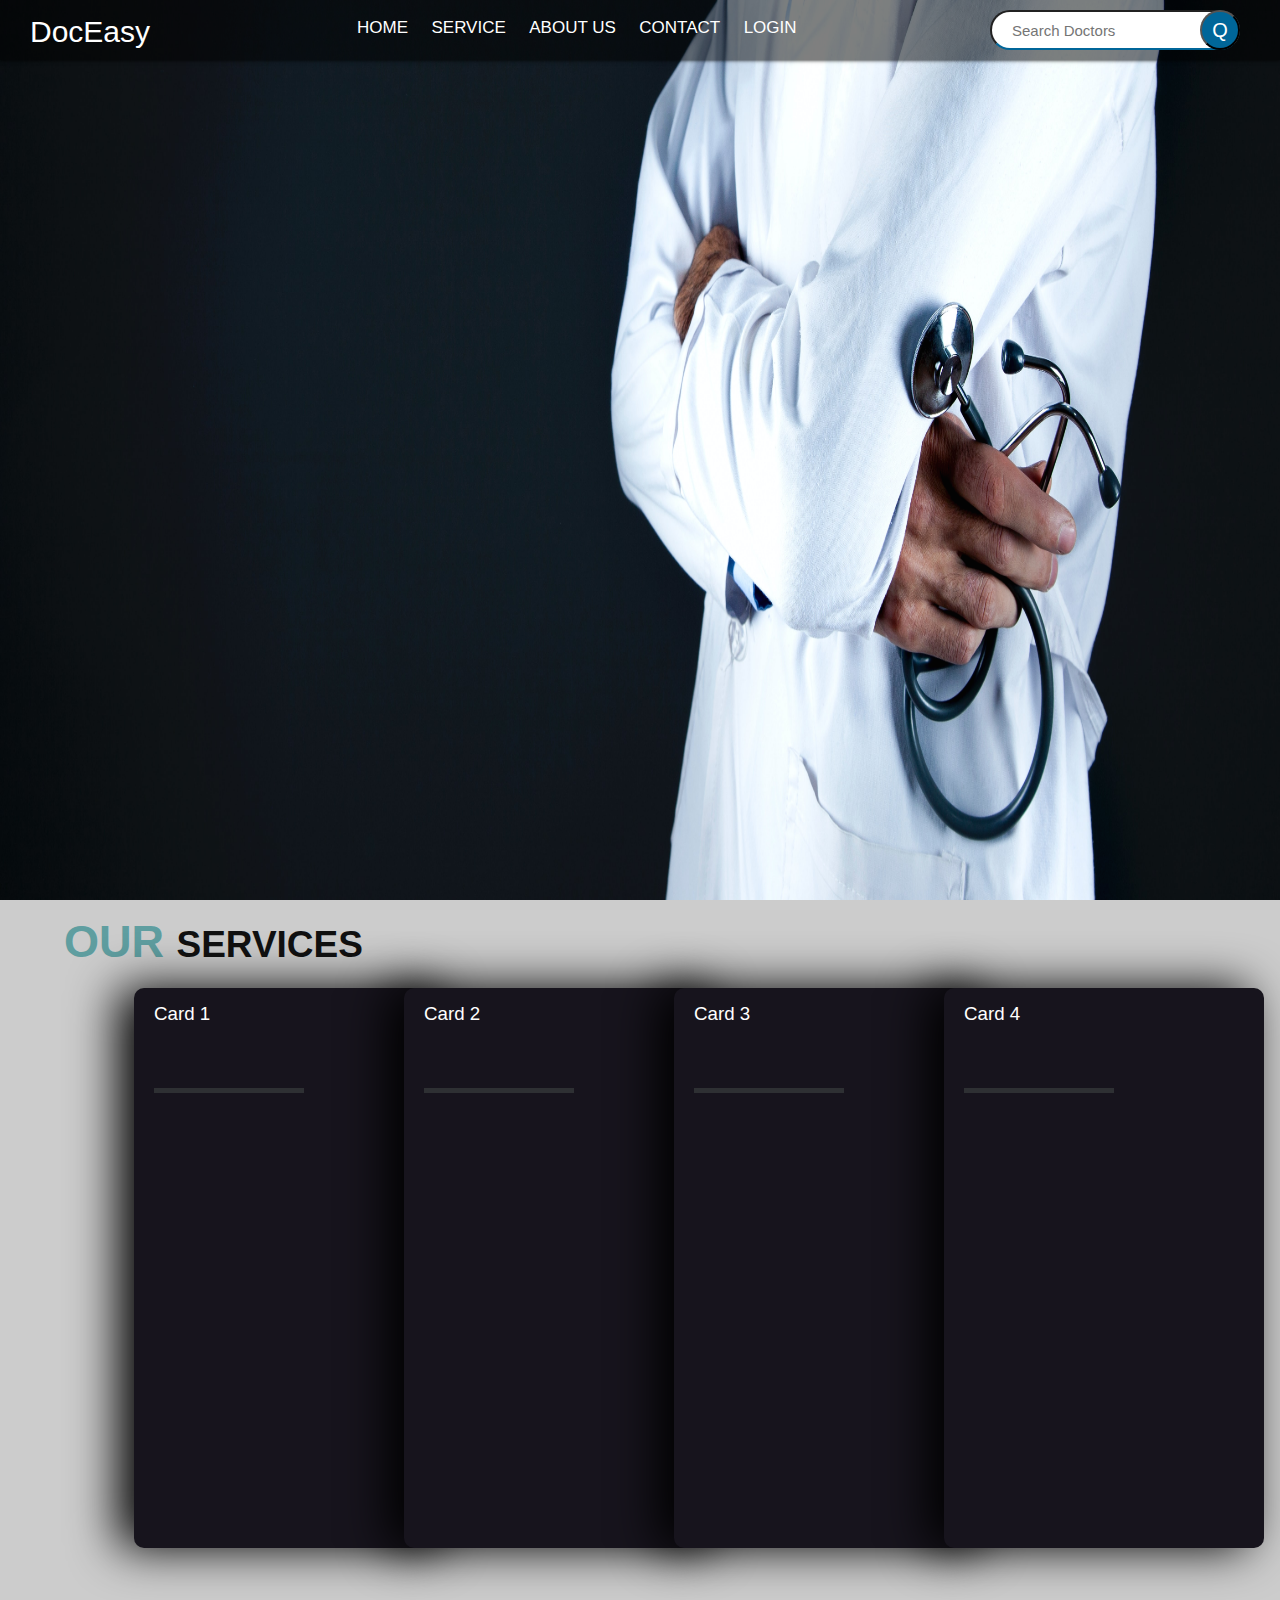
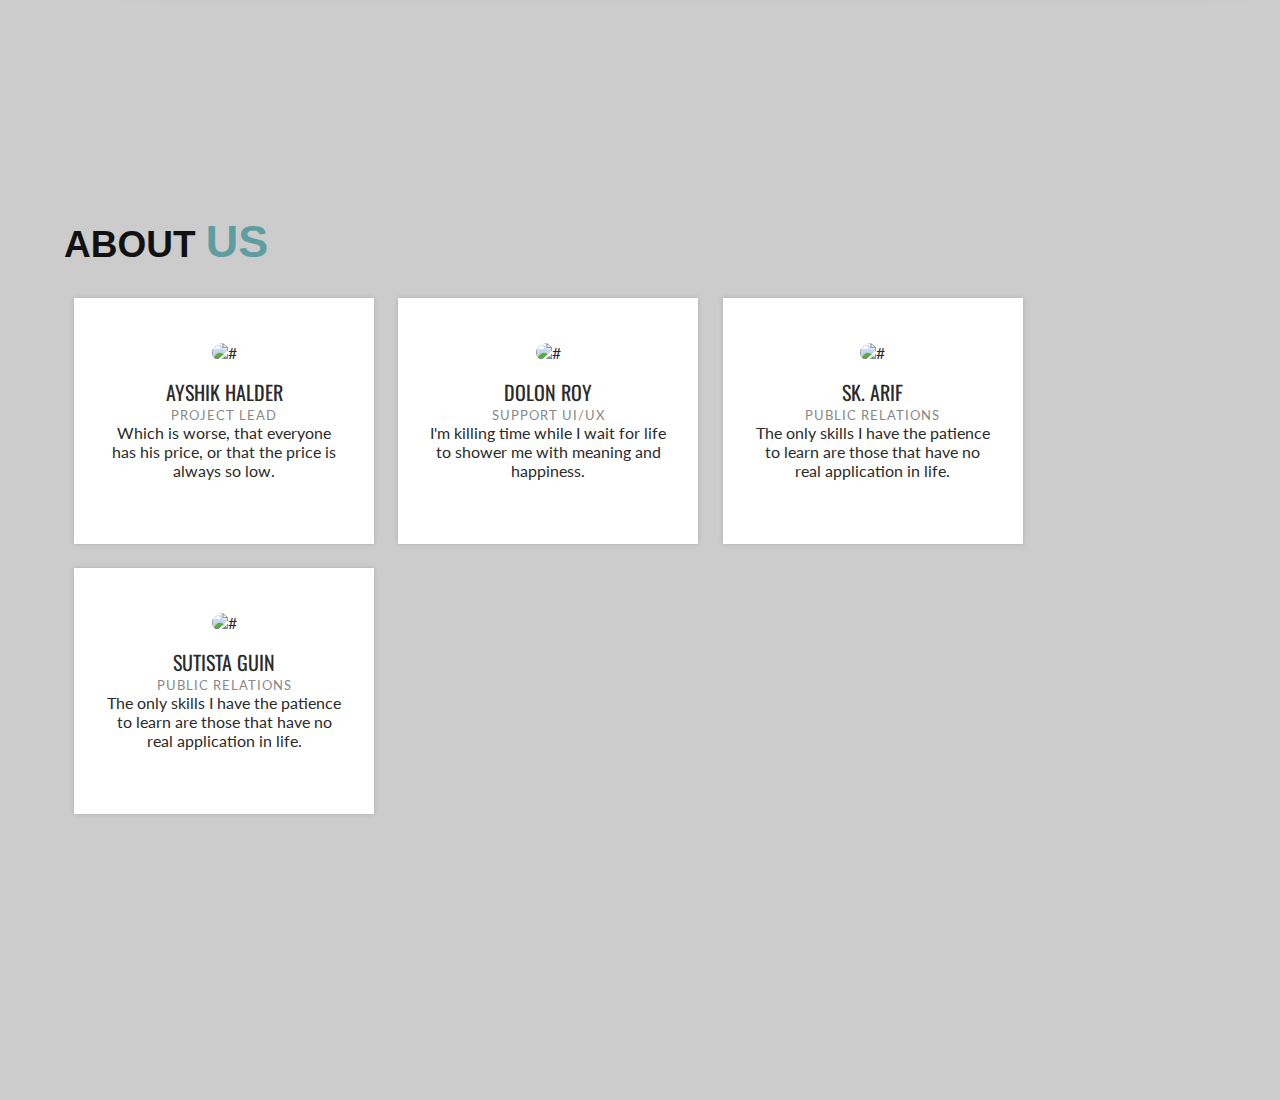
==== index.html @ 61b0c242 "#2.3" ====
<!DOCTYPE html>
<html lang="en">
<head>
    <meta charset="UTF-8">
    <meta http-equiv="X-UA-Compatible" content="IE=edge">
    <meta name="viewport" content="width=device-width, initial-scale=1.0">
    <title>DocEasy</title>
    
    <link rel="stylesheet" href="assets/css/style.css">
    <link rel="stylesheet" href="https://cdnjs.cloudflare.com/ajax/libs/font-awesome/5.15.3/css/all.min.css">

</head>
<body>
<!-- project1 -->

<!-- Navbar start -->

<header class="navbar">
  <nav>
      <div class="webname">DocEasy</div>
      <input type="checkbox" name="" id="btn">
      <label for="btn" class="check">!!!</label>
      <input type="submit" name="" value="Q" id="submit">
      <input type="search" name="" id="search" placeholder="Search Doctors">
      <ul>
          <li><a href="#home">home</a></li>
          <li><a href="#service">service</a></li>
          <li><a href="#about">about us</a></li>
          <li><a href="#">contact</a></li>
          <li><a href="#">login</a></li>
      </ul>
  </nav>
</header>
<!-- Navbar end -->

<!-- Home start -->
    <section class="home" id="home">

    </section>
<!-- Home end -->

<!-- Service start -->
    <section class="service" id="service">
        <h1 class="heading"> <span> our </span> services </h1>
        <div class="container">
            <div class="card">
              <h3 class="title">Card 1</h3>
              <div class="bar">
                <div class="emptybar"></div>
                <div class="filledbar"></div>
              </div>
              
            </div>
            <div class="card">
              <h3 class="title">Card 2</h3>
              <div class="bar">
                <div class="emptybar"></div>
                <div class="filledbar"></div>
              </div>
              
            </div>
            <div class="card">
              <h3 class="title">Card 3</h3>
              <div class="bar">
                <div class="emptybar"></div>
                <div class="filledbar"></div>
              </div>
              
            </div>
            <div class="card">
              <h3 class="title">Card 4</h3>
              <div class="bar">
                <div class="emptybar"></div>
                <div class="filledbar"></div>
              </div>
              
            </div>
          </div>
    </section>
<!-- Service end -->

<!-- About us start-->
    <section class="about" id="about">
        <h1 class="heading"> about <span> us </span></h1>
        <figure class="abouts">
            <div class="profile-image"><img src="#" alt="#" /></div>
            <figcaption>
              <h3>Ayshik Halder</h3>
              <h5>Project Lead</h5>
              <p>Which is worse, that everyone has his price, or that the price is always so low.</p>
              <div class="icons"><a href="#"><i class="ion-social-reddit"></i></a>
                <a href="#"> <i class="ion-social-twitter"></i></a>
              </div>
            </figcaption>
          </figure>
          <figure class="abouts">
            <div class="profile-image"><img src="#" alt="#" /></div>
            <figcaption>
              <h3>Dolon Roy</h3>
              <h5>Support UI/UX</h5>
              <p>I'm killing time while I wait for life to shower me with meaning and happiness.</p>
              <div class="icons"><a href="#"><i class="ion-social-reddit"></i></a>
                <a href="#"> <i class="ion-social-twitter"></i></a>
              </div>
            </figcaption>
          </figure>
          <figure class="abouts">
            <div class="profile-image"><img src="#" alt="#" /></div>
            <figcaption>
              <h3>Sk. Arif</h3>
              <h5>Public Relations</h5>
              <p>The only skills I have the patience to learn are those that have no real application in life. </p>
              <div class="icons"><a href="#"><i class="ion-social-reddit"></i></a>
                <a href="#"> <i class="ion-social-twitter"></i></a>
              </div>
            </figcaption>
          </figure>
          <figure class="abouts">
            <div class="profile-image"><img src="#" alt="#" /></div>
            <figcaption>
              <h3>Sutista Guin</h3>
              <h5>Public Relations</h5>
              <p>The only skills I have the patience to learn are those that have no real application in life. </p>
              <div class="icons"><a href="#"><i class="ion-social-reddit"></i></a>
                <a href="#"> <i class="ion-social-twitter"></i></a>
              </div>
            </figcaption>
          </figure>
        
    </section>
<!-- About us end -->


<script src="assets\js\script.js"></script>
</body>
</html>
---- assets/css/style.css ----
@import url(https://fonts.googleapis.com/css?family=Lato);
@import url(https://fonts.googleapis.com/css?family=Oswald);
@import url(https://code.ionicframework.com/ionicons/2.0.1/css/ionicons.min.css);
*{
    box-sizing: border-box;
    padding: 0;
    margin: 0;
    scroll-behavior: smooth;
    
}

body{
    background: hsl(0, 0%, 80%);
    font-family: 'Open Sans', sans-serif;
}

/* HOME section start */
.home{
    background-image: url(../images/bg-home.jpg);
    background-repeat: no-repeat;
    background-size: 100% 100%;
    background-attachment: fixed;
    opacity: 99%;
}
/* HOME section end */

/* SECTION style start */

section{
    padding:1rem 5%;
    min-height: 100vh;
}

section .heading{
    font-size: 37px;
    padding-bottom: 20px;
    color:#111;
    text-transform: uppercase;
}

section .heading span{
    color: cadetblue;
    font-size: 45px;
    text-transform: uppercase;
}
/* SECTION Style end */
.navbar{
  width: 100%;
  /* height: 100vh; */
  margin: 0;
  padding: 0;
  }

  .navbar nav{
  position: absolute;
  width: 100%;
  top: 0;
  height: 60px;
  z-index: 99;
  box-shadow: 0 0 4px black;
  background: rgba(0, 0, 0, 0.5);
  }
  nav .webname{
  float: left;
  margin: 15px 0px 15px 30px;
  font-size: 30px;
  color: white;
  }
  nav ul{
  float: right;
  list-style: none;
  margin: 0 50px 0 10px;
  padding: 0;
  width: 600px;
  }
  nav li{
  display: inline-block;
  line-height: 56px;
  margin:0 2px 0 17px;
  text-transform: uppercase;
  }
  nav li a{
  display: block;
  color: white;
  text-decoration: none;
  font-size: 17px;
  transition: .5s all;
  }
  .navbar a:hover{
  color:#1c2833;
  border-bottom: 5px solid white;
  }
  #search{
  position: relative;
  margin-top: 10px;
  padding: 5px 10px 5px 20px;
  width: 250px;
  height: 40px;
  border-bottom: 2px solid#006699;
  font-size: 15px;
  color: #006699;
  border-radius: 50px;
  align-items: center;
  float: right;
  z-index: 0;
  }
  
  #submit{
  position: relative;
  left: -40px;
  margin-top: 10px;
  width: 40px;
  height: 40px;
  font-size: 20px;
  border-radius: 50%;
  float: right;
  background-color: #006699;
  color: white;
  cursor: pointer;
  z-index: 1;
  }
  #btn{
  display: none;
  
  }
  .check{
  font-size: 30px;
  color: white;
  float: right;
  line-height: 60px;
  margin-right: 20px;
  margin-left: 10px;
  cursor: pointer;
  transform: rotate(-90deg);
  display: none;
  }
  @media(max-width: 1100px){
  nav ul{
  position: fixed;
  width: 40%;
  height: 100vh;
  top: 60px;
  left: 100%;
  text-align: center;
  background-color: rgba(0, 0, 0, 0.5);
  transition: all .5s;
  }
  nav ul li{
  display: block;
  }
  nav ul li a{
  font-size: 20px;
  color: white;
  }
  .check{
  display: block;
  }
  #btn:checked ~ ul{
  left: 60%;
  }
  }
  @media(max-width: 670px){
  #submit,#search{
  display: none;
  }
}
/* NAVBAR start */

/* NAVBAR end */

/* SERVICE section start */
  
.service .container {
    /* position: absolute; */
    height: 600px;
    width: 1200px;
    top: 120px;
    left: calc(25% - 300px);
    display: flex;
  }
  
  .service .card {
    display: flex;
    height: 560px;
    width: 400px;
    background-color: #17141d;
    border-radius: 10px;
    box-shadow: -1rem 0 3rem #000;
    margin-left: 70px;
    transition: 0.4s ease-out;
    position: relative;
    left: 0px;
  }
  
  .service .card:not(:first-child) {
      margin-left: -50px;
  }
  
  .service .card:hover {
    transform: translateY(-20px);
    transition: 0.4s ease-out;
  }
  
  .service .card:hover ~ .card {
    position: relative;
    left: 50px;
    transition: 0.4s ease-out;
  }
  
  .service .title {
    color: white;
    font-weight: 300;
    position: absolute;
    left: 20px;
    top: 15px;
  }
  
  .service .bar {
    position: absolute;
    top: 100px;
    left: 20px;
    height: 5px;
    width: 150px;
  }
  
  .service .emptybar {
    background-color: #2e3033;
    width: 100%;
    height: 100%;
  }
  
  .service .filledbar {
    position: absolute;
    top: 0px;
    z-index: 3;
    width: 0px;
    height: 100%;
    background: rgb(0,154,217);
    background: linear-gradient(90deg, rgba(0,154,217,1) 0%, rgba(217,147,0,1) 65%, rgba(255,186,0,1) 100%);
    transition: 0.6s ease-out;
  }
  
  .service .card:hover .filledbar {
    width: 120px;
    transition: 0.4s ease-out;
  }
  
  .service .circle {
    position: absolute;
    top: 150px;
    left: calc(50% - 60px);
  }
  
  .service .stroke {
    stroke: white;
    stroke-dasharray: 360;
    stroke-dashoffset: 360;
    transition: 0.6s ease-out;
  }
  
  svg {
    fill: #17141d;
    stroke-width: 2px;
  }
  
    .service .card:hover .stroke {
    stroke-dashoffset: 100;
    transition: 0.6s ease-out;
  }

/* SERVICE section end */

 /* ABOUT US section start  */

 .abouts {
  font-family: 'Lato', Arial, sans-serif;
  position: relative;
  display: inline-block;
  overflow: hidden;
  margin: 10px;
  min-width: 260px;
  max-width: 300px;
  width: 100%;
  background-color: #ffffff;
  color: #2B2B2B;
  text-align: center;
  font-size: 16px;
  box-shadow: 0 0 5px rgba(0, 0, 0, 0.15);
}

.abouts * {
  -webkit-box-sizing: border-box;
  box-sizing: border-box;
}

.abouts .profile-image {
  padding: 15% 10% 0;
}

.abouts .profile-image img {
  max-width: 100%;
  vertical-align: top;
  position: relative;
  border-radius: 50%;
  max-width: 40%;
}

.abouts figcaption {
  padding: 5% 10% 15%;
}

.abouts h3 {
  font-family: 'Oswald';
  text-transform: uppercase;
  font-size: 20px;
  font-weight: 400;
  line-height: 24px;
  margin: 3px 0;
}

.abouts h5 {
  font-weight: 400;
  margin: 0;
  text-transform: uppercase;
  color: #888;
  letter-spacing: 1px;
}

.abouts .icons i {
  color: #999;
  display: inline-block;
  margin-right: 5px;
  font-size: 1.5em;
}

.abouts .icons i:hover {
  color: #555;
}

.abouts .icons i a {
  text-decoration: none;
} 
 /* About us section end */

 /* footer Start */
 footer{
  position: absolute;
  bottom: 0;
  left: 0;
  right: 0;
  background: #111;
  height: auto;
  width: 100vw;

  padding-top: 40px;
  color: #fff;
}
.footer-content{
  display: flex;
  align-items: center;
  justify-content: center;
  flex-direction: column;
  text-align: center;
}
.footer-content h3{
  font-size: 2.1rem;
  font-weight: 500;
  text-transform: capitalize;
  line-height: 3rem;
}
.footer-content p{
  max-width: 500px;
  margin: 10px auto;
  line-height: 28px;
  font-size: 14px;
  color: #cacdd2;
}
.socials{
  list-style: none;
  display: flex;
  align-items: center;
  justify-content: center;
  margin: 1rem 0 3rem 0;
}
.socials li{
  margin: 0 10px;
}
.socials a{
  text-decoration: none;
  color: #fff;
  border: 1.1px solid white;
  padding: 5px;

  border-radius: 50%;

}
.socials a i{
  font-size: 1.1rem;
  width: 20px;


  transition: color .4s ease;

}
.socials a:hover i{
  color: aqua;
}

.footer-bottom{
  background: #000;
  width: 100vw;
  padding: 20px;
padding-bottom: 40px;
  text-align: center;
}
.footer-bottom p{
float: left;
  font-size: 14px;
  word-spacing: 2px;
  text-transform: capitalize;
}
.footer-bottom p a{
color:#44bae8;
font-size: 16px;
text-decoration: none;
}
.footer-bottom span{
  text-transform: uppercase;
  opacity: .4;
  font-weight: 200;
}
.footer-menu{
float: right;

}
.footer-menu ul{
display: flex;
}
.footer-menu ul li{
padding-right: 10px;
display: block;
}
.footer-menu ul li a{
color: #cfd2d6;
text-decoration: none;
}
.footer-menu ul li a:hover{
color: #27bcda;
}

@media (max-width:500px) {
.footer-menu ul{
display: flex;
margin-top: 10px;
margin-bottom: 20px;
}
}
 /* footer End  */
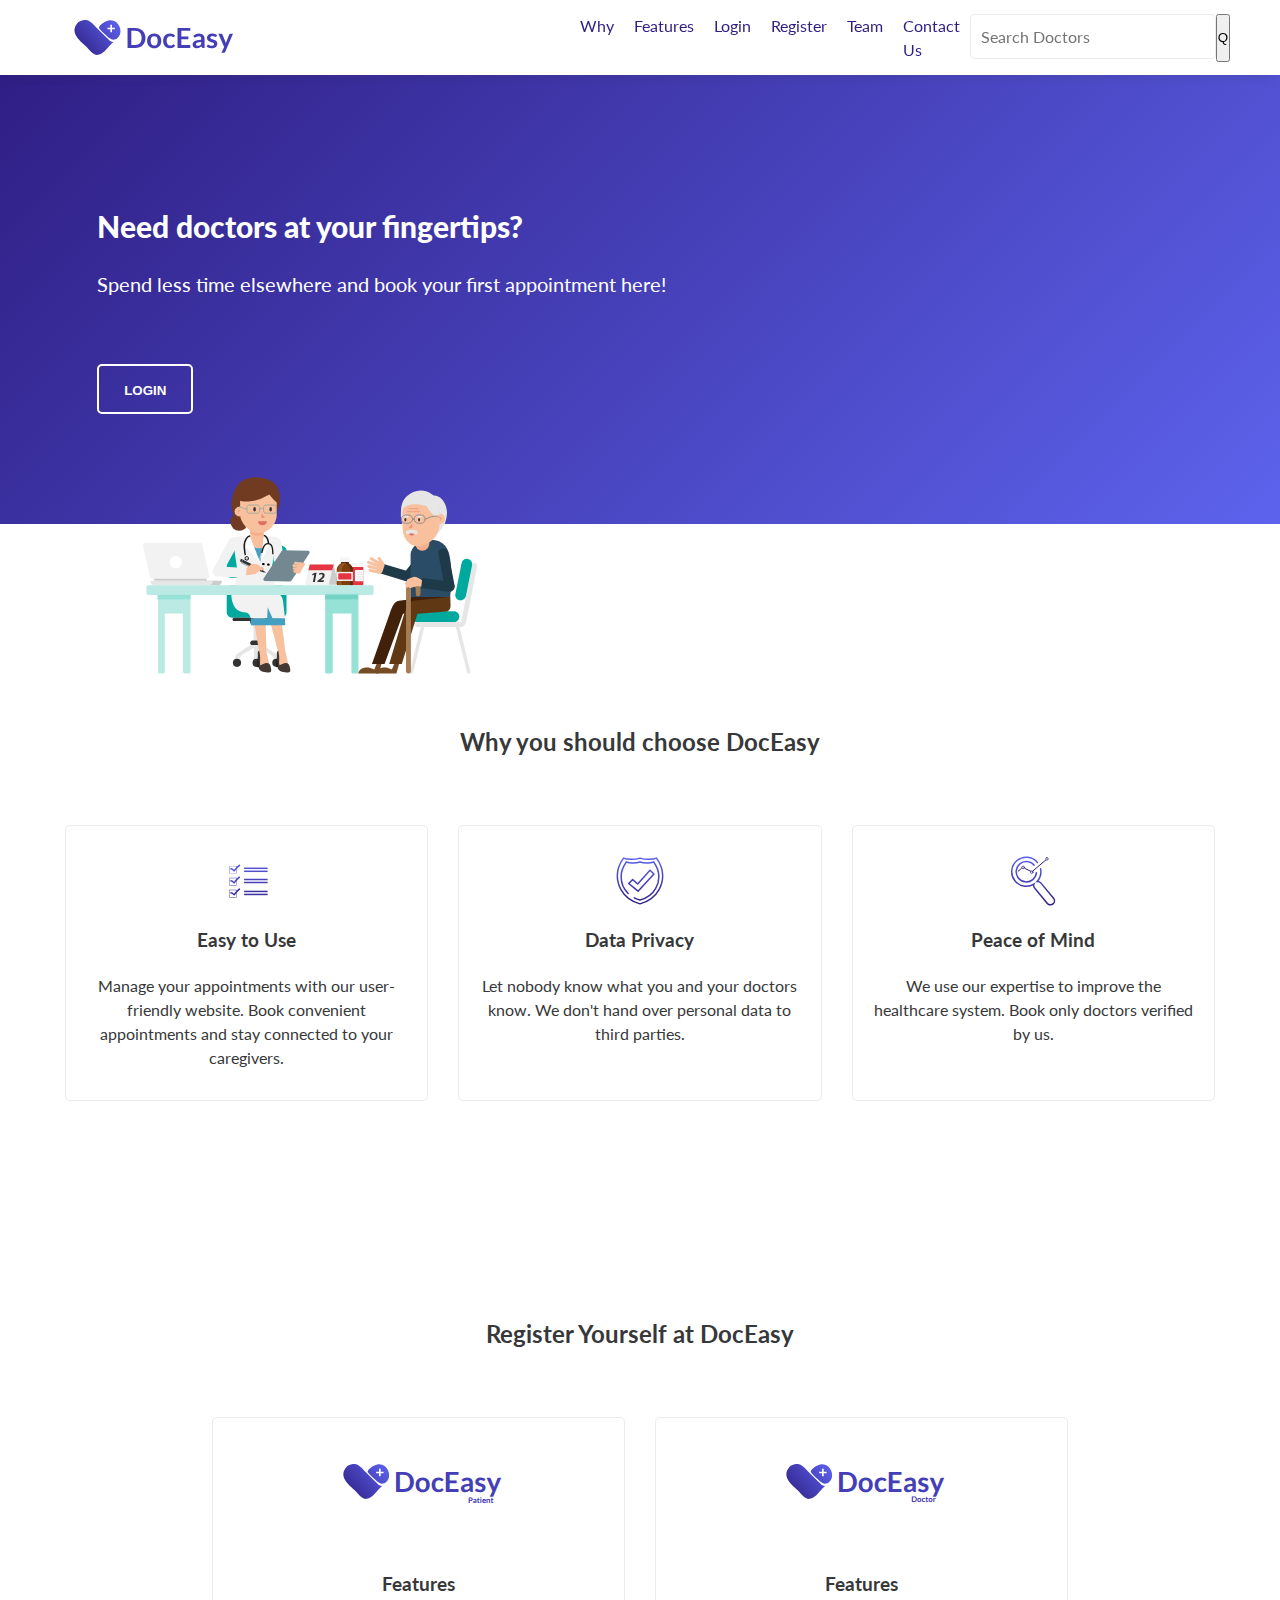
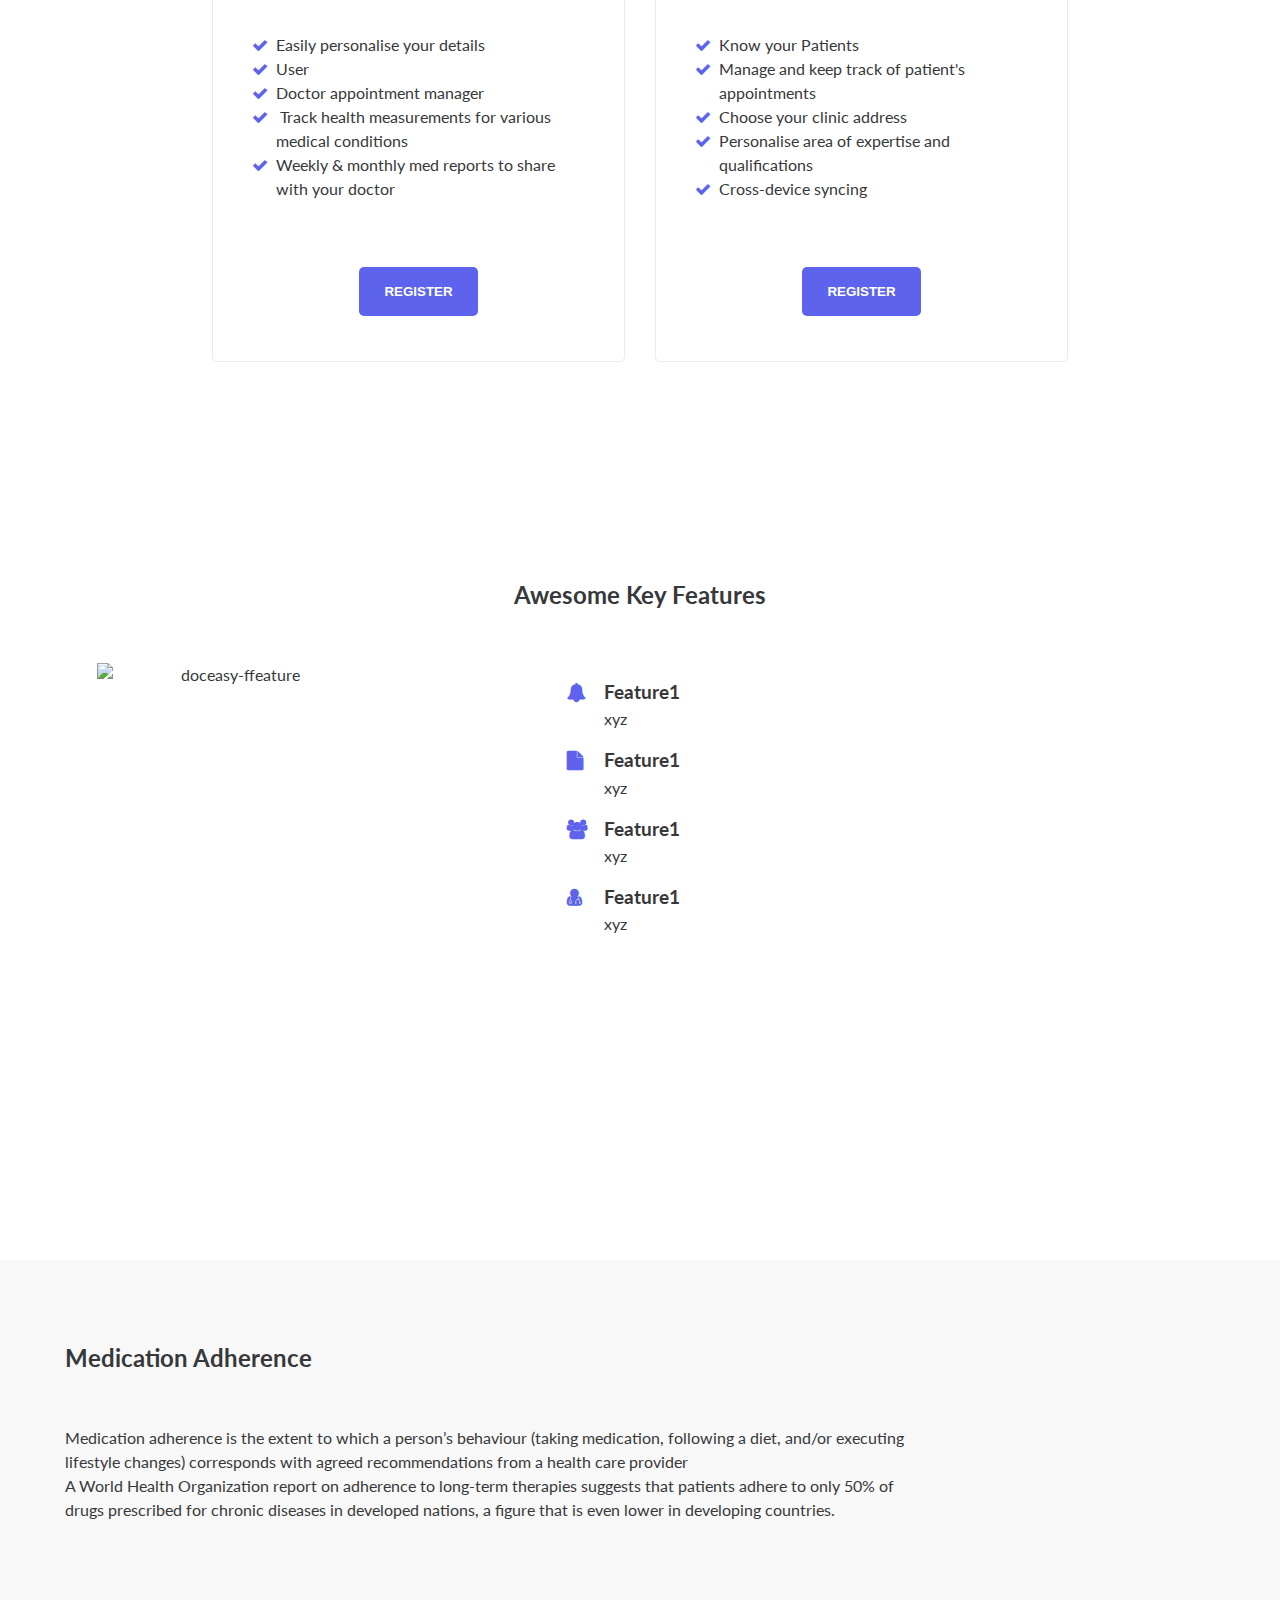
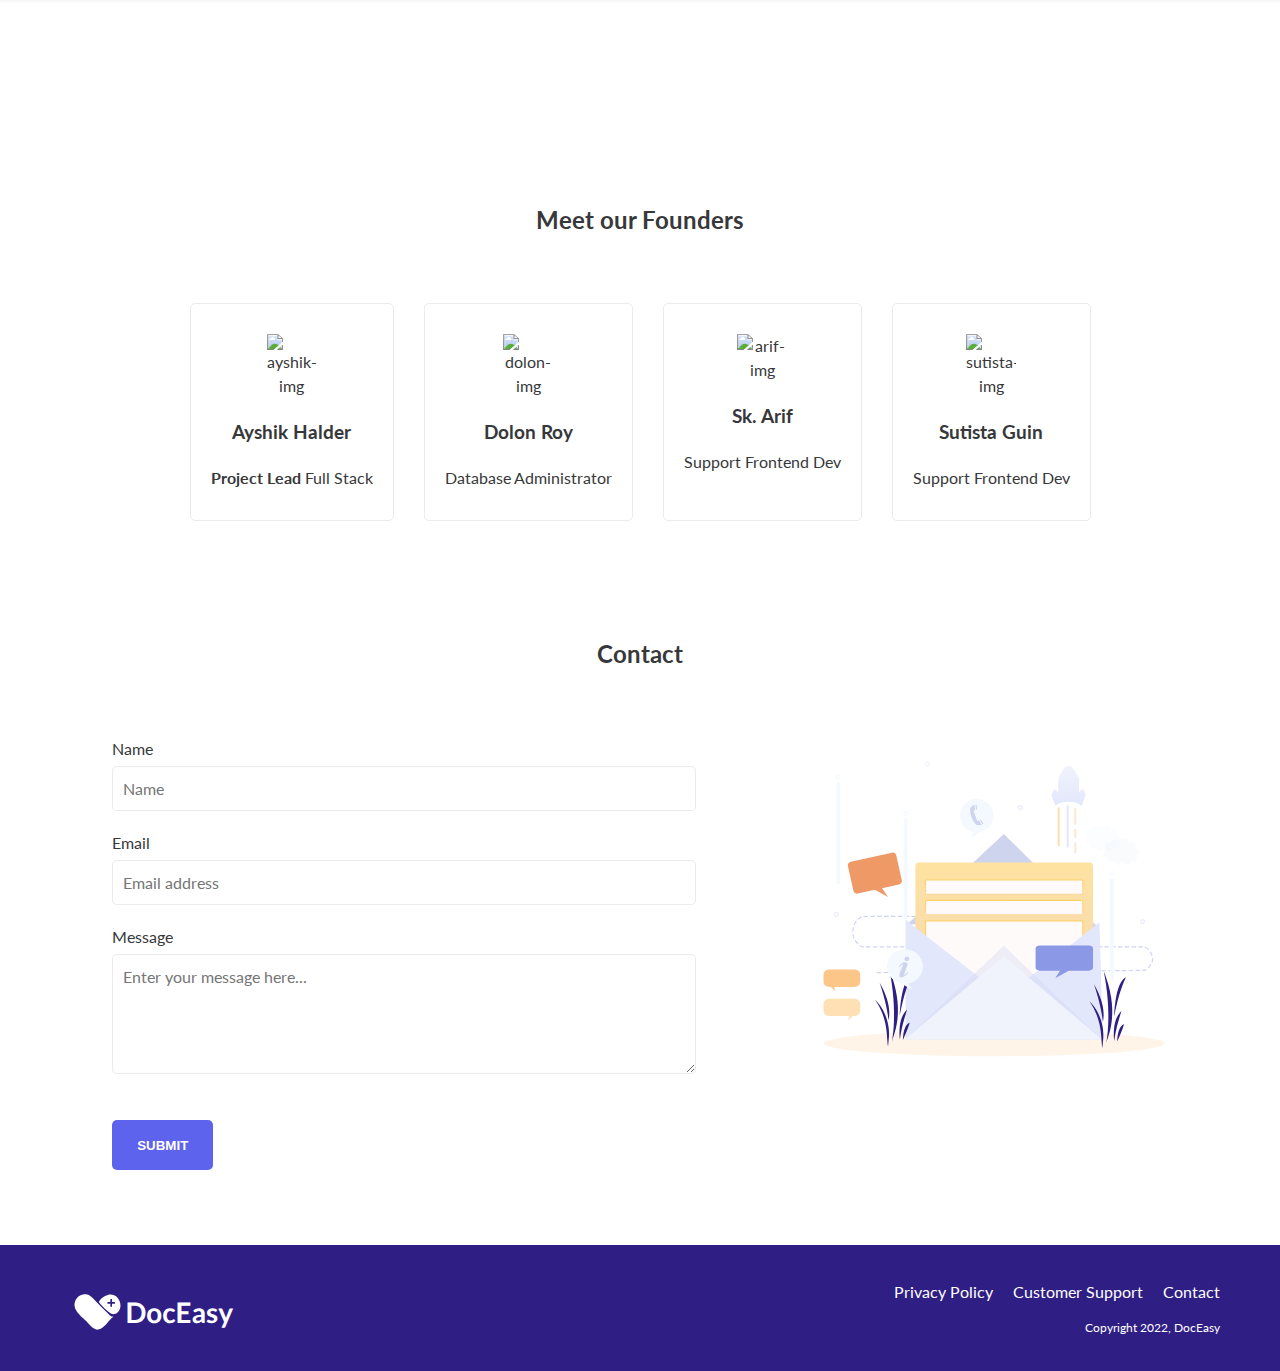
==== commit 2c95ff51: "#3 Initial" ====
--- a/index.html
+++ b/index.html
@@ -1,136 +1,309 @@
 <!DOCTYPE html>
 <html lang="en">
+
 <head>
-    <meta charset="UTF-8">
-    <meta http-equiv="X-UA-Compatible" content="IE=edge">
-    <meta name="viewport" content="width=device-width, initial-scale=1.0">
-    <title>DocEasy</title>
-    
-    <link rel="stylesheet" href="assets/css/style.css">
-    <link rel="stylesheet" href="https://cdnjs.cloudflare.com/ajax/libs/font-awesome/5.15.3/css/all.min.css">
-
+  <link rel="stylesheet" type="text/css" href="/assets/css/style.css" />
+  <link rel="stylesheet" href="https://maxcdn.bootstrapcdn.com/font-awesome/4.5.0/css/font-awesome.min.css">
+  <meta name="viewport" content="width=device-width, initial-scale=1" />
+  <meta name="description"
+    content="A product landing page for a medication reminder app created for the FreeCodeCamp's Responsive Web Design Certification." />
+  <title></title>
 </head>
+
 <body>
-<!-- project1 -->
-
-<!-- Navbar start -->
-
-<header class="navbar">
-  <nav>
-      <div class="webname">DocEasy</div>
-      <input type="checkbox" name="" id="btn">
-      <label for="btn" class="check">!!!</label>
-      <input type="submit" name="" value="Q" id="submit">
-      <input type="search" name="" id="search" placeholder="Search Doctors">
+  < <header id="header">
+    <div class="logo">
+      <a href="#hero">
+        <img class="logo-img" id="header-img" src="assets/images/doceasy-logo.svg" alt="DocEasy logo" />
+      </a>
+    </div>
+
+    <nav id="nav-bar">
       <ul>
-          <li><a href="#home">home</a></li>
-          <li><a href="#service">service</a></li>
-          <li><a href="#about">about us</a></li>
-          <li><a href="#">contact</a></li>
-          <li><a href="#">login</a></li>
+        <li><a class="nav-link" href="#why">Why</a></li>
+        <li><a class="nav-link" href="#features">Features</a></li>
+        <li><a class="nav-link" href="#">Login</a></li>
+        <li><a class="nav-link" href="#register">Register</a></li>
+        <li><a class="nav-link" href="#team">Team</a></li>
+        <li><a class="nav-link" href="#contact">Contact Us</a></li>
+        <input type="search" class = "form-control" name="" id="search" placeholder="Search Doctors" />
+        <input type="submit" name="" value="Q" id="submit" />
       </ul>
-  </nav>
-</header>
-<!-- Navbar end -->
-
-<!-- Home start -->
-    <section class="home" id="home">
-
-    </section>
-<!-- Home end -->
-
-<!-- Service start -->
-    <section class="service" id="service">
-        <h1 class="heading"> <span> our </span> services </h1>
+    </nav>
+    </header>
+
+    <main>
+      <section id="hero">
+        <div class="grid">
+          <div class="column-60">
+            <h1>Need doctors at your fingertips?</h1>
+            <p id="description">
+              Spend less time elsewhere and book your first appointment here!
+            </p>
+            <button class="btn">Login</button>
+          </div>
+          <div class="columnx-40">
+            <div class="image-div">
+              <img id="hero-img" src="assets/images/doceasy-home-img.svg" alt="DocEasy mobile app" width="520"
+                height="288" />
+            </div>
+          </div>
+        </div>
+      </section>
+
+      <section id="why">
+        <h2>Why you should choose DocEasy</h2>
         <div class="container">
+          <div class="card">
+            <div class="icon">
+              <img src="assets/images/easyToUse.svg" alt="easy to use icon" />
+            </div>
+            <div class="desc">
+              <h3>Easy to Use</h3>
+              <p>
+                Manage your appointments with our user-friendly website. Book
+                convenient appointments and stay connected to your caregivers.
+              </p>
+            </div>
+          </div>
+
+          <div class="card">
+            <div class="icon">
+              <img src="assets/images/dataPrivacy.svg" alt="data privacy icon" />
+            </div>
+            <div class="desc">
+              <h3>Data Privacy</h3>
+              <p>
+                Let nobody know what you and your doctors know. We don't hand
+                over personal data to third parties.
+              </p>
+            </div>
+          </div>
+
+          <div class="card">
+            <div class="icon">
+              <img src="assets/images/research.svg" alt="data privacy icon" />
+            </div>
+            <div class="desc">
+              <h3>Peace of Mind</h3>
+              <p>
+                We use our expertise to improve the healthcare system. Book only
+                doctors verified by us.
+              </p>
+            </div>
+          </div>
+        </div>
+      </section>
+
+      <section id="register">
+        <h2>Register Yourself at DocEasy</h2>
+        <div class="container">
+          <!-- Patient Login  -->
+          <div class="card" id="patient">
+            <div class="product-logo">
+              <img class="logo-img" src="assets/images/doceasy-patient-logo.svg" alt="DocEasy logo" />
+            </div>
+            <div class="desc">
+              <h3>Features</h3>
+              <ol>
+                <li>Easily personalise your details</li>
+                <li>User</li>
+                <li>Doctor appointment manager</li>
+                <li>
+                  Track health measurements for various medical conditions
+                </li>
+                <li>Weekly & monthly med reports to share with your doctor</li>
+              </ol>
+            </div>
+            <button class="btn">Register</button>
+          </div>
+          <!-- Doctor Login  -->
+          <div class="card" id="doctor">
+            <div class="product-logo">
+              <img class="logo-img" src="assets/images/doceasy-doctor-logo.svg" alt="DocEasy for doctors logo" />
+            </div>
+            <div class="desc">
+              <h3>Features</h3>
+              <ol>
+                <li>Know your Patients</li>
+                <li>Manage and keep track of patient's appointments</li>
+                <li>Choose your clinic address</li>
+                <li>Personalise area of expertise and qualifications</li>
+                <li>Cross-device syncing</li>            
+              </ol>
+            </div>
+            <button class="btn">Register</button>
+          </div>
+        </div>
+      </section>
+      <section id="features">
+        <h2>Awesome Key Features</h2>
+        <div class="grid">
+          <div class="column-40">
+            <div class="image-div">
+              <img src="" alt="doceasy-ffeature" width="270" height="497" />
+            </div>
+          </div>
+
+          <div class="column-60">
+            <ol>
+              <li>
+                <h3 id="pills">Feature1</h3>
+                <p>
+                  xyz
+                </p>
+              </li>
+              <li>
+                <h3 id="med-report">Feature1</h3>
+                <p>
+                  xyz
+                </p>
+              </li>
+              <li>
+                <h3 id="family">Feature1</h3>
+                <p>
+                  xyz
+                </p>
+              </li>
+              <li>
+                <h3 id="doctor-icon">Feature1</h3>
+                <p>
+                 xyz
+                </p>
+              </li>
+            </ol>
+          </div>
+        </div>
+      </section>
+
+      <section id="info">
+        <div>
+          <h2>Medication Adherence</h2>
+          <p>
+            Medication adherence is the extent to which a person’s behaviour
+            (taking medication, following a diet, and/or executing lifestyle
+            changes) corresponds with agreed recommendations from a health care
+            provider
+          </p>
+          <p>
+            A World Health Organization report on adherence to long-term
+            therapies suggests that patients adhere to only 50% of drugs
+            prescribed for chronic diseases in developed nations, a figure that
+            is even lower in developing countries.
+          </p>
+        </div>
+        <!-- <iframe
+          id="video"
+          height="315"
+          src="https://www.youtube.com/embed/jccBSbyActg?rel=0&amp;controls=0&amp;showinfo=0"
+          allowfullscreen
+        ></iframe> -->
+      </section>
+
+      <!-- Team Member  -->
+      <section id="team">
+        <h2>Meet our Founders</h2>
+
+        <div class="container">
+          <div class="card">
+            <div class="icon">
+              <img src="" alt="ayshik-img" />
+            </div>
+            <div class="desc">
+              <h3>Ayshik Halder</h3>
+              <p>
+              <b>Project Lead</b>
+                Full Stack
+              </p>
+            </div>
+          </div>
+
+          <div class="container">
             <div class="card">
-              <h3 class="title">Card 1</h3>
-              <div class="bar">
-                <div class="emptybar"></div>
-                <div class="filledbar"></div>
-              </div>
-              
-            </div>
-            <div class="card">
-              <h3 class="title">Card 2</h3>
-              <div class="bar">
-                <div class="emptybar"></div>
-                <div class="filledbar"></div>
-              </div>
-              
-            </div>
-            <div class="card">
-              <h3 class="title">Card 3</h3>
-              <div class="bar">
-                <div class="emptybar"></div>
-                <div class="filledbar"></div>
-              </div>
-              
-            </div>
-            <div class="card">
-              <h3 class="title">Card 4</h3>
-              <div class="bar">
-                <div class="emptybar"></div>
-                <div class="filledbar"></div>
-              </div>
-              
-            </div>
-          </div>
-    </section>
-<!-- Service end -->
-
-<!-- About us start-->
-    <section class="about" id="about">
-        <h1 class="heading"> about <span> us </span></h1>
-        <figure class="abouts">
-            <div class="profile-image"><img src="#" alt="#" /></div>
-            <figcaption>
-              <h3>Ayshik Halder</h3>
-              <h5>Project Lead</h5>
-              <p>Which is worse, that everyone has his price, or that the price is always so low.</p>
-              <div class="icons"><a href="#"><i class="ion-social-reddit"></i></a>
-                <a href="#"> <i class="ion-social-twitter"></i></a>
-              </div>
-            </figcaption>
-          </figure>
-          <figure class="abouts">
-            <div class="profile-image"><img src="#" alt="#" /></div>
-            <figcaption>
-              <h3>Dolon Roy</h3>
-              <h5>Support UI/UX</h5>
-              <p>I'm killing time while I wait for life to shower me with meaning and happiness.</p>
-              <div class="icons"><a href="#"><i class="ion-social-reddit"></i></a>
-                <a href="#"> <i class="ion-social-twitter"></i></a>
-              </div>
-            </figcaption>
-          </figure>
-          <figure class="abouts">
-            <div class="profile-image"><img src="#" alt="#" /></div>
-            <figcaption>
+              <div class="icon">
+                <img src="" alt="dolon-img" />
+              </div>
+              <div class="desc">
+                <h3>Dolon Roy</h3>
+                <p>
+                  Database Administrator 
+                </p>
+              </div>
+            </div>
+          <div class="card">
+            <div class="icon">
+              <img src="" alt="arif-img" />
+            </div>
+            <div class="desc">
               <h3>Sk. Arif</h3>
-              <h5>Public Relations</h5>
-              <p>The only skills I have the patience to learn are those that have no real application in life. </p>
-              <div class="icons"><a href="#"><i class="ion-social-reddit"></i></a>
-                <a href="#"> <i class="ion-social-twitter"></i></a>
-              </div>
-            </figcaption>
-          </figure>
-          <figure class="abouts">
-            <div class="profile-image"><img src="#" alt="#" /></div>
-            <figcaption>
+              <p>
+                Support Frontend Dev
+              </p>
+            </div>
+          </div>
+
+          <div class="card">
+            <div class="icon">
+              <img src="" alt="sutista-img" />
+            </div>
+            <div class="desc">
               <h3>Sutista Guin</h3>
-              <h5>Public Relations</h5>
-              <p>The only skills I have the patience to learn are those that have no real application in life. </p>
-              <div class="icons"><a href="#"><i class="ion-social-reddit"></i></a>
-                <a href="#"> <i class="ion-social-twitter"></i></a>
-              </div>
-            </figcaption>
-          </figure>
-        
-    </section>
-<!-- About us end -->
-
-
-<script src="assets\js\script.js"></script>
+              <p>
+               Support Frontend Dev
+              </p>
+            </div>
+          </div>
+        </div>
+      </section>
+
+      <section id="contact">
+        <h2>Contact</h2>
+        <div class="grid">
+          <div class="column-60">
+            <!-- add link in action  -->
+            <form id="form" action="#">
+              <div class="form-group">
+                <label id="name-label" for="name">Name</label>
+                <input type="text" name="name" class="form-control" id="name" placeholder="Name" required />
+              </div>
+              <div class="form-group">
+                <label id="email-label" for="email">Email</label>
+                <input name="email" class="form-control" id="email" type="email" placeholder="Email address" required />
+              </div>
+              <div class="form-group">
+                <p>Message</p>
+                <textarea id="message" class="input-textarea" name="message"
+                  placeholder="Enter your message here..."></textarea>
+              </div>
+              <div class="form-group">
+                <label id="submit-label" for="submit"></label>
+                <input id="submit" type="submit" value="Submit" class="btn" />
+              </div>
+            </form>
+          </div>
+
+          <div class="column-40">
+            <div class="image-div">
+              <img src="assets/images/contact.svg" alt="Contact icon" width="472" height="495" />
+            </div>
+          </div>
+        </div>
+      </section>
+
+      <footer>
+        <div id="footer-logo">
+          <img class="logo-img" src="assets/images/doceasy-logo-white.svg" alt="Doceasy logo" />
+        </div>
+        <div id="footer-info">
+          <ul>
+            <li><a href="#">Privacy Policy</a></li>
+            <li><a href="#">Customer Support</a></li>
+            <li><a href="#contact">Contact</a></li>
+          </ul>
+          <div id="copyright">Copyright 2022, DocEasy</div>
+        </div>
+      </footer>
+    </main>
 </body>
+
 </html>--- a/assets/css/style.css
+++ b/assets/css/style.css
@@ -1,458 +1,543 @@
-@import url(https://fonts.googleapis.com/css?family=Lato);
-@import url(https://fonts.googleapis.com/css?family=Oswald);
-@import url(https://code.ionicframework.com/ionicons/2.0.1/css/ionicons.min.css);
-*{
-    box-sizing: border-box;
-    padding: 0;
-    margin: 0;
-    scroll-behavior: smooth;
-    
-}
-
-body{
-    background: hsl(0, 0%, 80%);
-    font-family: 'Open Sans', sans-serif;
-}
-
-/* HOME section start */
-.home{
-    background-image: url(../images/bg-home.jpg);
-    background-repeat: no-repeat;
-    background-size: 100% 100%;
-    background-attachment: fixed;
-    opacity: 99%;
-}
-/* HOME section end */
-
-/* SECTION style start */
-
-section{
-    padding:1rem 5%;
-    min-height: 100vh;
-}
-
-section .heading{
-    font-size: 37px;
-    padding-bottom: 20px;
-    color:#111;
-    text-transform: uppercase;
-}
-
-section .heading span{
-    color: cadetblue;
-    font-size: 45px;
-    text-transform: uppercase;
-}
-/* SECTION Style end */
-.navbar{
-  width: 100%;
-  /* height: 100vh; */
+@import "https://fonts.googleapis.com/css?family=Lato:400,700";
+
+* {
   margin: 0;
   padding: 0;
-  }
-
-  .navbar nav{
-  position: absolute;
+  box-sizing: border-box;
+}
+
+html {
+  font-size: 10px;
+}
+
+body {
+  font-size: 1.6rem;
+  line-height: 1.5;
+  font-family: "Lato", sans-serif;
+  color: #37383a;
+}
+
+h1 {
+  font-size: 3rem;
+  font-weight: 900;
+  margin: 8rem 0 2rem 0;
+}
+
+@media (max-width: 650px) {
+  h1 {
+    font-size: 2.4rem;
+  }
+}
+
+h2 {
+  margin-bottom: 5rem;
+}
+
+li {
+  list-style: none;
+}
+
+a {
+  color: #2f1e84;
+  text-decoration: none;
+}
+
+img {
+  max-width: 100%;
+  height: auto;
+  display: block;
+}
+
+iframe {
+  border: 0;
+}
+
+/* Global Classes */
+
+.column-60 {
+  float: left;
+  width: 60%;
+  padding: 0 4%;
+}
+
+.column-40 {
+  float: left;
+  padding: 0 4%;
+  width: 40%;
+}
+
+.grid::after {
+  content: "";
+  display: table;
+  clear: both;
+}
+
+@media screen and (max-width: 1000px) {
+  .column-60,
+  .column-40 {
+    width: 100%;
+    float: none;
+    padding: 0;
+  }
+  #image-div img {
+    margin: auto;
+  }
+}
+
+.btn {
+  text-transform: uppercase;
+  font-weight: 600;
+  color: #fff;
+  background-color: #5d63ed;
+  padding: 1.7rem 2.5rem;
+  margin: 1.5rem 0;
+  height: 5rem;
+  border: 0;
+  border-radius: 5px;
+  cursor: pointer;
+  outline: none;
+}
+
+.btn:hover {
+  background-color: #2f1e84;
+  transition: background-color 1s;
+}
+
+.logo-img {
   width: 100%;
+  max-width: 200px;
+}
+
+@media (max-width: 650px) {
+  .logo-img {
+    margin: 0 auto;
+  }
+}
+
+.container {
+  display: flex;
+  flex-direction: row;
+  justify-content: center;
+}
+
+.card {
+  display: flex;
+  flex-direction: column;
+  align-items: center;
+  text-align: center;
+  width: calc(100% / 3);
+  margin: 1.5rem;
+  padding: 3rem 2rem 3rem 2rem;
+  border: 1px solid rgba(55, 56, 58, 0.1);
+  border-radius: 5px;
+}
+
+@media (max-width: 800px) {
+  .container {
+    flex-direction: column;
+  }
+
+  .card {
+    width: 100%;
+    margin: 1.5rem auto;
+  }
+}
+
+.card:hover {
+  box-shadow: 0 0 2rem -0.7rem rgba(55, 56, 58, 0.2);
+  border: 1px solid #ced4ee;
+}
+
+.icon {
+  width: 50px;
+}
+
+.desc > h3 {
+  margin: 2rem 0 2rem 0;
+}
+
+/* Header */
+
+header {
+  padding: 0 5rem;
+  width: 100%;
+  position: fixed;
   top: 0;
-  height: 60px;
-  z-index: 99;
-  box-shadow: 0 0 4px black;
-  background: rgba(0, 0, 0, 0.5);
-  }
-  nav .webname{
-  float: left;
-  margin: 15px 0px 15px 30px;
-  font-size: 30px;
-  color: white;
-  }
-  nav ul{
-  float: right;
-  list-style: none;
-  margin: 0 50px 0 10px;
-  padding: 0;
-  width: 600px;
-  }
-  nav li{
+  min-height: 75px;
+  display: flex;
+  justify-content: space-between;
+  align-items: center;
+  background-color: #fff;
+  box-shadow: 0 1rem 1rem -1rem rgba(55, 56, 58, 0.2);
+}
+
+@media (max-width: 650px) {
+  header {
+    flex-wrap: wrap;
+  }
+}
+
+@media (max-width: 650px) {
+  .logo {
+    margin: 15px auto;
+  }
+}
+
+nav {
+  font-weight: 400;
+}
+
+@media (max-width: 650px) {
+  nav {
+    margin: 15px auto;
+    width: 100%;
+    display: flex;
+    flex-direction: column;
+    align-items: center;
+    text-align: center;
+  }
+  nav li {
+    padding-bottom: 8px;
+  }
+}
+
+nav > ul {
+  display: flex;
+  flex-direction: row;
+  justify-content: space-around;
+}
+
+nav li {
+  padding: 0px 10px 0px 10px;
+}
+
+/* Hero */
+
+#hero {
+  /*background-color: #4a4fbd;*/
+  background: linear-gradient(135deg, #2f1e84 0%, #5d63ed 100%);
+  color: #fff;
+  height: 450px;
+  margin: 5rem 0;
+  padding: 5rem;
+}
+
+@media (max-width: 1000px) {
+  #hero {
+    height: 750px;
+    margin-bottom: 2rem;
+  }
+}
+
+@media (max-width: 650px) {
+  #hero {
+    margin-top: 120px;
+    height: 900px;
+  }
+}
+
+#description {
+  font-size: 2rem;
+  margin-bottom: 5rem;
+}
+
+#hero .btn {
+  background-color: Transparent;
+  border: 2px solid #fff;
+}
+
+#hero .btn:hover {
+  background-color: #fff;
+  transition: background-color 1s;
+  color: #2f1e84;
+  transition: color 1s;
+}
+
+@media (max-width: 650px) {
+  #hero-img {
+    margin: 2rem auto !important;
+  }
+}
+
+/* Why section */
+
+#why {
+  padding: 15rem 5rem 5rem 5rem;
+  text-align: center;
+}
+
+/* Features section */
+
+#features {
+  padding: 15rem 5rem 5rem 5rem;
+  text-align: center;
+}
+
+#features ol {
+  margin: 1.5rem 3.5rem;
+}
+
+#features ol > li {
+  margin-bottom: 1.5rem;
+  text-align: left;
+  display: flex;
+  flex-direction: column;
+}
+
+#features h3::before {
+  content: "";
+  font-family: FontAwesome;
+  color: #5d63ed;
   display: inline-block;
-  line-height: 56px;
-  margin:0 2px 0 17px;
-  text-transform: uppercase;
-  }
-  nav li a{
+  margin-left: -2em;
+  width: 2em;
+}
+
+#pills::before {
+  content: "\f0f3" !important;
+}
+
+#med-report::before {
+  content: "\f15b" !important;
+}
+
+#family::before {
+  content: "\f0c0" !important;
+}
+
+#doctor-icon::before {
+  content: "\f0f0" !important;
+}
+
+/* Info section */
+#info {
+  margin: 5rem 0;
+  padding: 8rem 6.5rem;
+  background-color: #f8f8f8;
+  display: flex;
+  justify-content: space-between;
+  align-items: center;
+}
+
+#info > div {
+  width: 80%;
+  padding-right: 5rem;
+  align-self: flex-start;
+}
+
+@media (max-width: 1000px) {
+  #info {
+    flex-direction: column;
+    align-items: center;
+  }
+
+  #info > div {
+    width: 100%;
+    padding: 0;
+    margin-bottom: 3rem;
+  }
+
+  #info h2 {
+    text-align: center;
+  }
+}
+
+#info > iframe {
+  max-width: 560px;
+  width: 100%;
+  border-radius: 5px;
+  box-shadow: 0 1rem 1rem -1rem rgba(55, 56, 58, 0.4);
+}
+
+/* register section */
+
+#register {
+  padding: 15rem 5rem 5rem 5rem;
+  text-align: center;
+}
+
+#register .card {
+  width: 35%;
+  cursor: pointer;
+}
+
+@media (max-width: 800px) {
+  #register .card {
+    width: 100%;
+    margin: 1.5rem auto;
+  }
+}
+
+#register .desc {
+  width: 100%;
+  height: 100%;
+  padding: 3.5rem;
+  display: flex;
+  flex-direction: column;
+  align-items: center;
+}
+
+#register .btn {
+  justify-self: flex-end;
+}
+
+.desc > ol {
+  margin: 15px 0;
+}
+
+.desc > ol > li {
+  padding-left: 8px;
+  text-align: left;
+}
+
+.desc > ol > li::before {
+  content: "\f00c";
+  font-family: FontAwesome;
+  color: #5d63ed;
+  display: inline-block;
+  margin-left: -1.5em;
+  width: 1.5em;
+}
+
+/* Team Member Section  */
+
+#team {
+  padding: 15rem 5rem 5rem 5rem;
+  text-align: center;
+}
+
+#team .card {
+  width: fit-content;
+}
+
+/* Contact section */
+
+#contact {
+  padding: 5rem 5rem 4rem 5rem;
+  text-align: center;
+}
+
+form {
+  margin: 1.5rem;
+  text-align: left;
+}
+
+label {
+  display: flex;
+  align-items: center;
+  margin-bottom: 0.5rem;
+}
+
+.form-group {
+  margin-bottom: 2rem;
+}
+
+.form-group > p {
+  margin-bottom: 0.5rem;
+}
+
+.form-control {
   display: block;
-  color: white;
-  text-decoration: none;
-  font-size: 17px;
-  transition: .5s all;
-  }
-  .navbar a:hover{
-  color:#1c2833;
-  border-bottom: 5px solid white;
-  }
-  #search{
-  position: relative;
-  margin-top: 10px;
-  padding: 5px 10px 5px 20px;
-  width: 250px;
-  height: 40px;
-  border-bottom: 2px solid#006699;
-  font-size: 15px;
-  color: #006699;
-  border-radius: 50px;
+  width: 100%;
+  height: 4.5rem;
+  padding: 1rem;
+  color: #495057;
+  background-color: #fff;
+  border: 1px solid rgba(55, 56, 58, 0.1);
+  border-radius: 5px;
+  transition: border-color 0.15s ease-in-out, box-shadow 0.15s ease-in-out;
+}
+
+.form-control:focus {
+  border-color: #ced4ee;
+  outline: 0;
+  box-shadow: 0 0 1rem 0.2rem rgba(206, 212, 238, 0.25);
+}
+
+.input-textarea {
+  min-height: 120px;
+  width: 100%;
+  padding: 1rem;
+  resize: vertical;
+  border: 1px solid rgba(55, 56, 58, 0.1);
+  border-radius: 5px;
+  transition: border-color 0.15s ease-in-out, box-shadow 0.15s ease-in-out;
+}
+
+.input-textarea:focus {
+  border-color: #ced4ee;
+  outline: 0;
+  box-shadow: 0 0 1rem 0.2rem rgba(206, 212, 238, 0.25);
+}
+
+.form-control,
+.input-textarea {
+  margin: 0;
+  font-family: inherit;
+  font-size: inherit;
+  line-height: inherit;
+}
+
+/* Footer */
+
+footer {
+  padding: 2.5rem 5rem;
+  background-color: #2f1e84;
+  color: #fff;
+  display: flex;
+  justify-content: space-between;
   align-items: center;
-  float: right;
-  z-index: 0;
-  }
-  
-  #submit{
-  position: relative;
-  left: -40px;
-  margin-top: 10px;
-  width: 40px;
-  height: 40px;
-  font-size: 20px;
-  border-radius: 50%;
-  float: right;
-  background-color: #006699;
-  color: white;
-  cursor: pointer;
-  z-index: 1;
-  }
-  #btn{
-  display: none;
-  
-  }
-  .check{
-  font-size: 30px;
-  color: white;
-  float: right;
-  line-height: 60px;
-  margin-right: 20px;
-  margin-left: 10px;
-  cursor: pointer;
-  transform: rotate(-90deg);
-  display: none;
-  }
-  @media(max-width: 1100px){
-  nav ul{
-  position: fixed;
-  width: 40%;
-  height: 100vh;
-  top: 60px;
-  left: 100%;
-  text-align: center;
-  background-color: rgba(0, 0, 0, 0.5);
-  transition: all .5s;
-  }
-  nav ul li{
-  display: block;
-  }
-  nav ul li a{
-  font-size: 20px;
-  color: white;
-  }
-  .check{
-  display: block;
-  }
-  #btn:checked ~ ul{
-  left: 60%;
-  }
-  }
-  @media(max-width: 670px){
-  #submit,#search{
-  display: none;
-  }
-}
-/* NAVBAR start */
-
-/* NAVBAR end */
-
-/* SERVICE section start */
-  
-.service .container {
-    /* position: absolute; */
-    height: 600px;
-    width: 1200px;
-    top: 120px;
-    left: calc(25% - 300px);
+}
+
+@media (max-width: 660px) {
+  footer {
+    flex-direction: column;
+    align-items: center;
+  }
+}
+
+#footer-logo {
+  margin-top: 0.8rem;
+  display: flex;
+  justify-content: flex-start;
+}
+
+#footer-info > ul {
+  display: flex;
+  justify-content: flex-end;
+}
+
+@media (max-width: 660px) {
+  #footer-info > ul {
+    margin: 15px auto;
+  }
+}
+
+@media (max-width: 460px) {
+  #footer-info > ul {
+    width: 100%;
     display: flex;
-  }
-  
-  .service .card {
-    display: flex;
-    height: 560px;
-    width: 400px;
-    background-color: #17141d;
-    border-radius: 10px;
-    box-shadow: -1rem 0 3rem #000;
-    margin-left: 70px;
-    transition: 0.4s ease-out;
-    position: relative;
-    left: 0px;
-  }
-  
-  .service .card:not(:first-child) {
-      margin-left: -50px;
-  }
-  
-  .service .card:hover {
-    transform: translateY(-20px);
-    transition: 0.4s ease-out;
-  }
-  
-  .service .card:hover ~ .card {
-    position: relative;
-    left: 50px;
-    transition: 0.4s ease-out;
-  }
-  
-  .service .title {
-    color: white;
-    font-weight: 300;
-    position: absolute;
-    left: 20px;
-    top: 15px;
-  }
-  
-  .service .bar {
-    position: absolute;
-    top: 100px;
-    left: 20px;
-    height: 5px;
-    width: 150px;
-  }
-  
-  .service .emptybar {
-    background-color: #2e3033;
-    width: 100%;
-    height: 100%;
-  }
-  
-  .service .filledbar {
-    position: absolute;
-    top: 0px;
-    z-index: 3;
-    width: 0px;
-    height: 100%;
-    background: rgb(0,154,217);
-    background: linear-gradient(90deg, rgba(0,154,217,1) 0%, rgba(217,147,0,1) 65%, rgba(255,186,0,1) 100%);
-    transition: 0.6s ease-out;
-  }
-  
-  .service .card:hover .filledbar {
-    width: 120px;
-    transition: 0.4s ease-out;
-  }
-  
-  .service .circle {
-    position: absolute;
-    top: 150px;
-    left: calc(50% - 60px);
-  }
-  
-  .service .stroke {
-    stroke: white;
-    stroke-dasharray: 360;
-    stroke-dashoffset: 360;
-    transition: 0.6s ease-out;
-  }
-  
-  svg {
-    fill: #17141d;
-    stroke-width: 2px;
-  }
-  
-    .service .card:hover .stroke {
-    stroke-dashoffset: 100;
-    transition: 0.6s ease-out;
-  }
-
-/* SERVICE section end */
-
- /* ABOUT US section start  */
-
- .abouts {
-  font-family: 'Lato', Arial, sans-serif;
-  position: relative;
-  display: inline-block;
-  overflow: hidden;
-  margin: 10px;
-  min-width: 260px;
-  max-width: 300px;
-  width: 100%;
-  background-color: #ffffff;
-  color: #2B2B2B;
-  text-align: center;
-  font-size: 16px;
-  box-shadow: 0 0 5px rgba(0, 0, 0, 0.15);
-}
-
-.abouts * {
-  -webkit-box-sizing: border-box;
-  box-sizing: border-box;
-}
-
-.abouts .profile-image {
-  padding: 15% 10% 0;
-}
-
-.abouts .profile-image img {
-  max-width: 100%;
-  vertical-align: top;
-  position: relative;
-  border-radius: 50%;
-  max-width: 40%;
-}
-
-.abouts figcaption {
-  padding: 5% 10% 15%;
-}
-
-.abouts h3 {
-  font-family: 'Oswald';
-  text-transform: uppercase;
-  font-size: 20px;
-  font-weight: 400;
-  line-height: 24px;
-  margin: 3px 0;
-}
-
-.abouts h5 {
-  font-weight: 400;
-  margin: 0;
-  text-transform: uppercase;
-  color: #888;
-  letter-spacing: 1px;
-}
-
-.abouts .icons i {
-  color: #999;
-  display: inline-block;
-  margin-right: 5px;
-  font-size: 1.5em;
-}
-
-.abouts .icons i:hover {
-  color: #555;
-}
-
-.abouts .icons i a {
-  text-decoration: none;
-} 
- /* About us section end */
-
- /* footer Start */
- footer{
-  position: absolute;
-  bottom: 0;
-  left: 0;
-  right: 0;
-  background: #111;
-  height: auto;
-  width: 100vw;
-
-  padding-top: 40px;
+    flex-direction: column;
+    align-items: center;
+    text-align: center;
+  }
+  #footer-info > ul > li {
+    padding-bottom: 10px;
+  }
+}
+
+#footer-info > ul > li {
+  padding: 0 10px;
+}
+
+#footer-info > ul > li > a {
   color: #fff;
 }
-.footer-content{
-  display: flex;
-  align-items: center;
-  justify-content: center;
-  flex-direction: column;
-  text-align: center;
-}
-.footer-content h3{
-  font-size: 2.1rem;
-  font-weight: 500;
-  text-transform: capitalize;
-  line-height: 3rem;
-}
-.footer-content p{
-  max-width: 500px;
-  margin: 10px auto;
-  line-height: 28px;
-  font-size: 14px;
-  color: #cacdd2;
-}
-.socials{
-  list-style: none;
-  display: flex;
-  align-items: center;
-  justify-content: center;
-  margin: 1rem 0 3rem 0;
-}
-.socials li{
-  margin: 0 10px;
-}
-.socials a{
-  text-decoration: none;
-  color: #fff;
-  border: 1.1px solid white;
-  padding: 5px;
-
-  border-radius: 50%;
-
-}
-.socials a i{
-  font-size: 1.1rem;
-  width: 20px;
-
-
-  transition: color .4s ease;
-
-}
-.socials a:hover i{
-  color: aqua;
-}
-
-.footer-bottom{
-  background: #000;
-  width: 100vw;
-  padding: 20px;
-padding-bottom: 40px;
-  text-align: center;
-}
-.footer-bottom p{
-float: left;
-  font-size: 14px;
-  word-spacing: 2px;
-  text-transform: capitalize;
-}
-.footer-bottom p a{
-color:#44bae8;
-font-size: 16px;
-text-decoration: none;
-}
-.footer-bottom span{
-  text-transform: uppercase;
-  opacity: .4;
-  font-weight: 200;
-}
-.footer-menu{
-float: right;
-
-}
-.footer-menu ul{
-display: flex;
-}
-.footer-menu ul li{
-padding-right: 10px;
-display: block;
-}
-.footer-menu ul li a{
-color: #cfd2d6;
-text-decoration: none;
-}
-.footer-menu ul li a:hover{
-color: #27bcda;
-}
-
-@media (max-width:500px) {
-.footer-menu ul{
-display: flex;
-margin-top: 10px;
-margin-bottom: 20px;
-}
-}
- /* footer End  */+
+#copyright {
+  margin-top: 1.5rem;
+  padding-right: 10px;
+  display: flex;
+  justify-content: flex-end;
+  font-size: 1.2rem;
+}
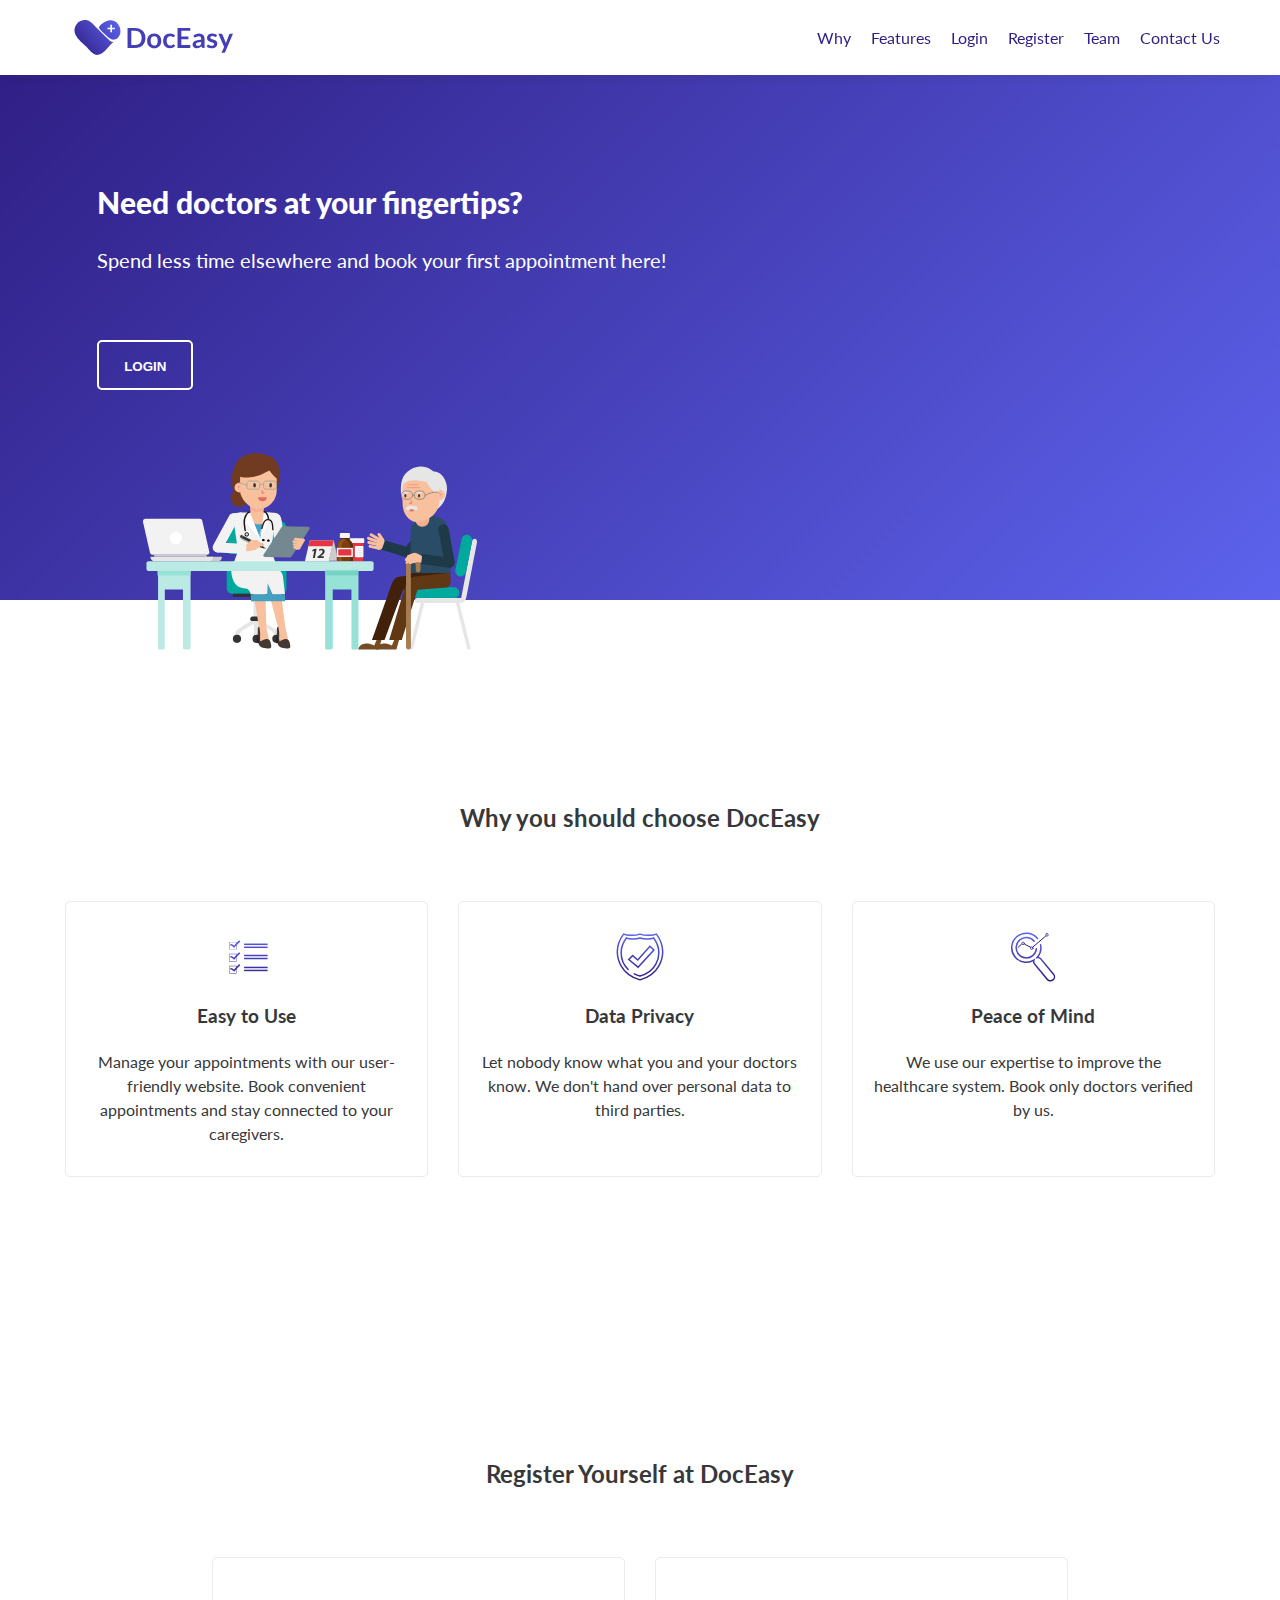
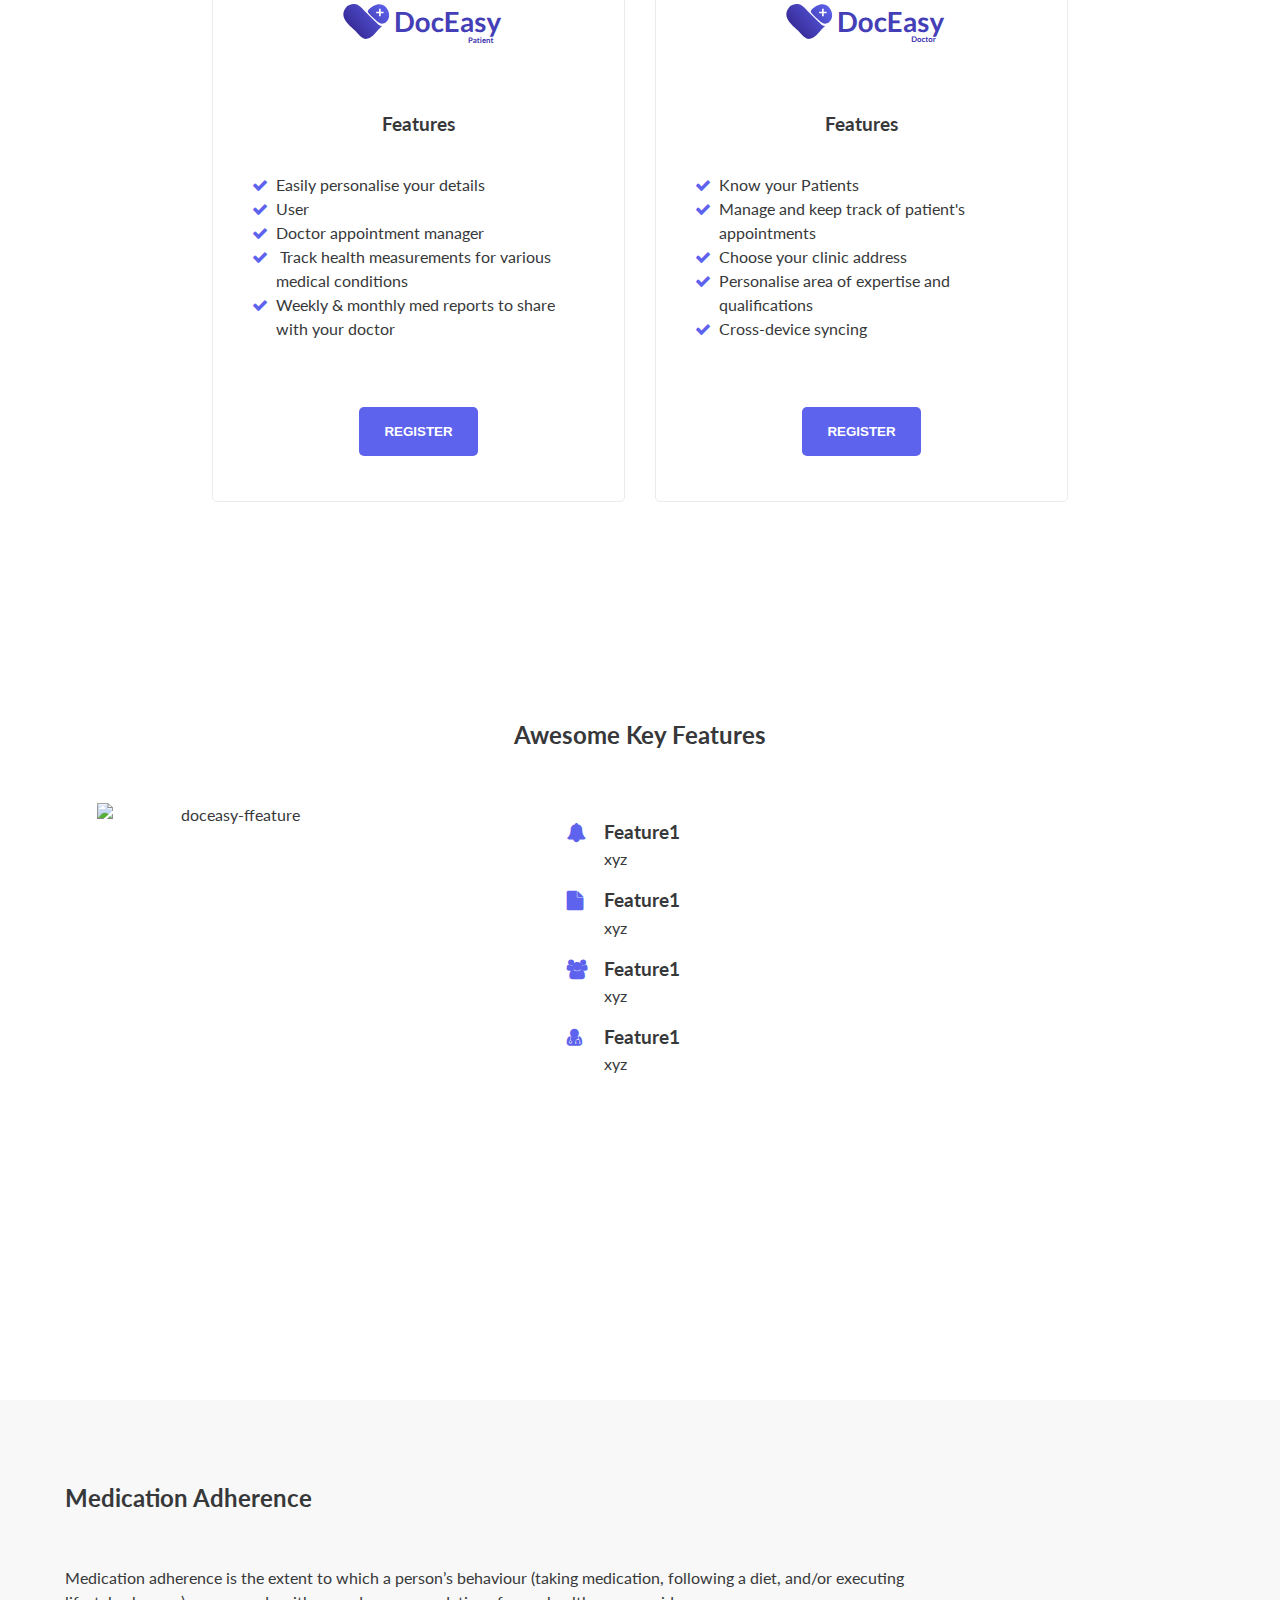
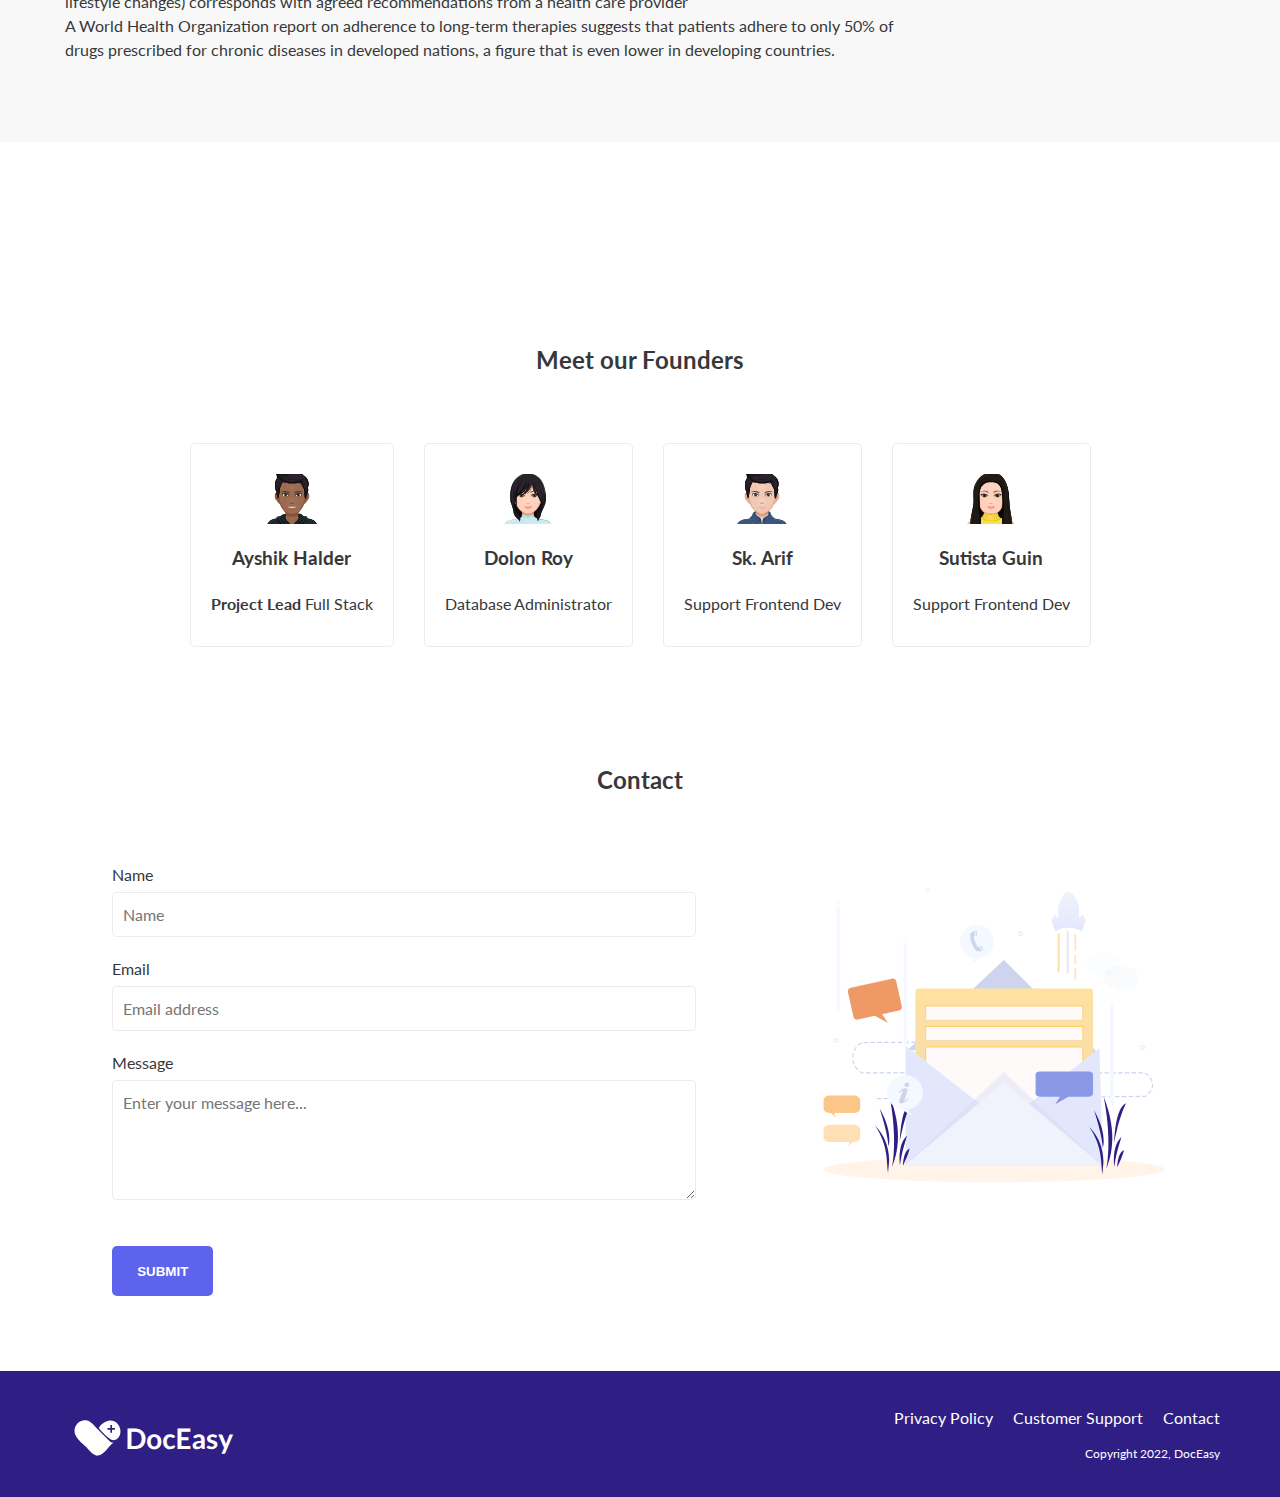
==== commit d9f27906: "#4 landingPage" ====
--- a/index.html
+++ b/index.html
@@ -1,35 +1,39 @@
 <!DOCTYPE html>
 <html lang="en">
-
-<head>
-  <link rel="stylesheet" type="text/css" href="/assets/css/style.css" />
-  <link rel="stylesheet" href="https://maxcdn.bootstrapcdn.com/font-awesome/4.5.0/css/font-awesome.min.css">
-  <meta name="viewport" content="width=device-width, initial-scale=1" />
-  <meta name="description"
-    content="A product landing page for a medication reminder app created for the FreeCodeCamp's Responsive Web Design Certification." />
-  <title></title>
-</head>
-
-<body>
-  < <header id="header">
-    <div class="logo">
-      <a href="#hero">
-        <img class="logo-img" id="header-img" src="assets/images/doceasy-logo.svg" alt="DocEasy logo" />
-      </a>
-    </div>
-
-    <nav id="nav-bar">
-      <ul>
-        <li><a class="nav-link" href="#why">Why</a></li>
-        <li><a class="nav-link" href="#features">Features</a></li>
-        <li><a class="nav-link" href="#">Login</a></li>
-        <li><a class="nav-link" href="#register">Register</a></li>
-        <li><a class="nav-link" href="#team">Team</a></li>
-        <li><a class="nav-link" href="#contact">Contact Us</a></li>
-        <input type="search" class = "form-control" name="" id="search" placeholder="Search Doctors" />
-        <input type="submit" name="" value="Q" id="submit" />
-      </ul>
-    </nav>
+  <head>
+    <link rel="stylesheet" type="text/css" href="/assets/css/style.css" />
+    <link
+      rel="stylesheet"
+      href="https://maxcdn.bootstrapcdn.com/font-awesome/4.5.0/css/font-awesome.min.css"
+    />
+    <meta name="viewport" content="width=device-width, initial-scale=1" />
+    <meta name="description" content="Doctor Patient Appointment System" />
+    <title></title>
+  </head>
+
+  <body>
+    <header id="header">
+      <div class="logo">
+        <a href="#hero">
+          <img
+            class="logo-img"
+            id="header-img"
+            src="assets/images/doceasy-logo.svg"
+            alt="DocEasy logo"
+          />
+        </a>
+      </div>
+
+      <nav id="nav-bar">
+        <ul>
+          <li><a class="nav-link" href="#why">Why</a></li>
+          <li><a class="nav-link" href="#features">Features</a></li>
+          <li><a class="nav-link" href="#hero">Login</a></li>
+          <li><a class="nav-link" href="#register">Register</a></li>
+          <li><a class="nav-link" href="#team">Team</a></li>
+          <li><a class="nav-link" href="#contact">Contact Us</a></li>
+        </ul>
+      </nav>
     </header>
 
     <main>
@@ -44,8 +48,13 @@
           </div>
           <div class="columnx-40">
             <div class="image-div">
-              <img id="hero-img" src="assets/images/doceasy-home-img.svg" alt="DocEasy mobile app" width="520"
-                height="288" />
+              <img
+                id="hero-img"
+                src="assets/images/doceasy-home-img.svg"
+                alt="DocEasy mobile app"
+                width="520"
+                height="288"
+              />
             </div>
           </div>
         </div>
@@ -69,7 +78,10 @@
 
           <div class="card">
             <div class="icon">
-              <img src="assets/images/dataPrivacy.svg" alt="data privacy icon" />
+              <img
+                src="assets/images/dataPrivacy.svg"
+                alt="data privacy icon"
+              />
             </div>
             <div class="desc">
               <h3>Data Privacy</h3>
@@ -101,7 +113,11 @@
           <!-- Patient Login  -->
           <div class="card" id="patient">
             <div class="product-logo">
-              <img class="logo-img" src="assets/images/doceasy-patient-logo.svg" alt="DocEasy logo" />
+              <img
+                class="logo-img"
+                src="assets/images/doceasy-patient-logo.svg"
+                alt="DocEasy logo"
+              />
             </div>
             <div class="desc">
               <h3>Features</h3>
@@ -120,7 +136,11 @@
           <!-- Doctor Login  -->
           <div class="card" id="doctor">
             <div class="product-logo">
-              <img class="logo-img" src="assets/images/doceasy-doctor-logo.svg" alt="DocEasy for doctors logo" />
+              <img
+                class="logo-img"
+                src="assets/images/doceasy-doctor-logo.svg"
+                alt="DocEasy for doctors logo"
+              />
             </div>
             <div class="desc">
               <h3>Features</h3>
@@ -129,7 +149,7 @@
                 <li>Manage and keep track of patient's appointments</li>
                 <li>Choose your clinic address</li>
                 <li>Personalise area of expertise and qualifications</li>
-                <li>Cross-device syncing</li>            
+                <li>Cross-device syncing</li>
               </ol>
             </div>
             <button class="btn">Register</button>
@@ -149,27 +169,19 @@
             <ol>
               <li>
                 <h3 id="pills">Feature1</h3>
-                <p>
-                  xyz
-                </p>
+                <p>xyz</p>
               </li>
               <li>
                 <h3 id="med-report">Feature1</h3>
-                <p>
-                  xyz
-                </p>
+                <p>xyz</p>
               </li>
               <li>
                 <h3 id="family">Feature1</h3>
-                <p>
-                  xyz
-                </p>
+                <p>xyz</p>
               </li>
               <li>
                 <h3 id="doctor-icon">Feature1</h3>
-                <p>
-                 xyz
-                </p>
+                <p>xyz</p>
               </li>
             </ol>
           </div>
@@ -207,50 +219,44 @@
         <div class="container">
           <div class="card">
             <div class="icon">
-              <img src="" alt="ayshik-img" />
+              <img src="/assets/images/Team/ayshik.svg" alt="ayshik-img" />
             </div>
             <div class="desc">
               <h3>Ayshik Halder</h3>
               <p>
-              <b>Project Lead</b>
+                <b>Project Lead</b>
                 Full Stack
               </p>
             </div>
           </div>
 
-          <div class="container">
-            <div class="card">
-              <div class="icon">
-                <img src="" alt="dolon-img" />
-              </div>
-              <div class="desc">
-                <h3>Dolon Roy</h3>
-                <p>
-                  Database Administrator 
-                </p>
-              </div>
-            </div>
-          <div class="card">
-            <div class="icon">
-              <img src="" alt="arif-img" />
+          <div class="card">
+            <div class="icon">
+              <img src="/assets/images/Team/dolon.svg" alt="dolon-img" />
+            </div>
+            <div class="desc">
+              <h3>Dolon Roy</h3>
+              <p>Database Administrator</p>
+            </div>
+          </div>
+
+          <div class="card">
+            <div class="icon">
+              <img src="/assets/images/Team/arif.svg" alt="arif-img" />
             </div>
             <div class="desc">
               <h3>Sk. Arif</h3>
-              <p>
-                Support Frontend Dev
-              </p>
-            </div>
-          </div>
-
-          <div class="card">
-            <div class="icon">
-              <img src="" alt="sutista-img" />
+              <p>Support Frontend Dev</p>
+            </div>
+          </div>
+
+          <div class="card">
+            <div class="icon">
+              <img src="/assets/images/Team/sutista.svg" alt="sutista-img" />
             </div>
             <div class="desc">
               <h3>Sutista Guin</h3>
-              <p>
-               Support Frontend Dev
-              </p>
+              <p>Support Frontend Dev</p>
             </div>
           </div>
         </div>
@@ -264,16 +270,34 @@
             <form id="form" action="#">
               <div class="form-group">
                 <label id="name-label" for="name">Name</label>
-                <input type="text" name="name" class="form-control" id="name" placeholder="Name" required />
+                <input
+                  type="text"
+                  name="name"
+                  class="form-control"
+                  id="name"
+                  placeholder="Name"
+                  required
+                />
               </div>
               <div class="form-group">
                 <label id="email-label" for="email">Email</label>
-                <input name="email" class="form-control" id="email" type="email" placeholder="Email address" required />
+                <input
+                  name="email"
+                  class="form-control"
+                  id="email"
+                  type="email"
+                  placeholder="Email address"
+                  required
+                />
               </div>
               <div class="form-group">
                 <p>Message</p>
-                <textarea id="message" class="input-textarea" name="message"
-                  placeholder="Enter your message here..."></textarea>
+                <textarea
+                  id="message"
+                  class="input-textarea"
+                  name="message"
+                  placeholder="Enter your message here..."
+                ></textarea>
               </div>
               <div class="form-group">
                 <label id="submit-label" for="submit"></label>
@@ -284,7 +308,12 @@
 
           <div class="column-40">
             <div class="image-div">
-              <img src="assets/images/contact.svg" alt="Contact icon" width="472" height="495" />
+              <img
+                src="assets/images/contact.svg"
+                alt="Contact icon"
+                width="472"
+                height="495"
+              />
             </div>
           </div>
         </div>
@@ -292,7 +321,11 @@
 
       <footer>
         <div id="footer-logo">
-          <img class="logo-img" src="assets/images/doceasy-logo-white.svg" alt="Doceasy logo" />
+          <img
+            class="logo-img"
+            src="assets/images/doceasy-logo-white.svg"
+            alt="Doceasy logo"
+          />
         </div>
         <div id="footer-info">
           <ul>
@@ -304,6 +337,5 @@
         </div>
       </footer>
     </main>
-</body>
-
-</html>+  </body>
+</html>
--- a/assets/css/style.css
+++ b/assets/css/style.css
@@ -217,7 +217,7 @@
   /*background-color: #4a4fbd;*/
   background: linear-gradient(135deg, #2f1e84 0%, #5d63ed 100%);
   color: #fff;
-  height: 450px;
+  height: 550px;
   margin: 5rem 0;
   padding: 5rem;
 }
@@ -352,6 +352,7 @@
 /* register section */
 
 #register {
+  margin-top: 5%;
   padding: 15rem 5rem 5rem 5rem;
   text-align: center;
 }
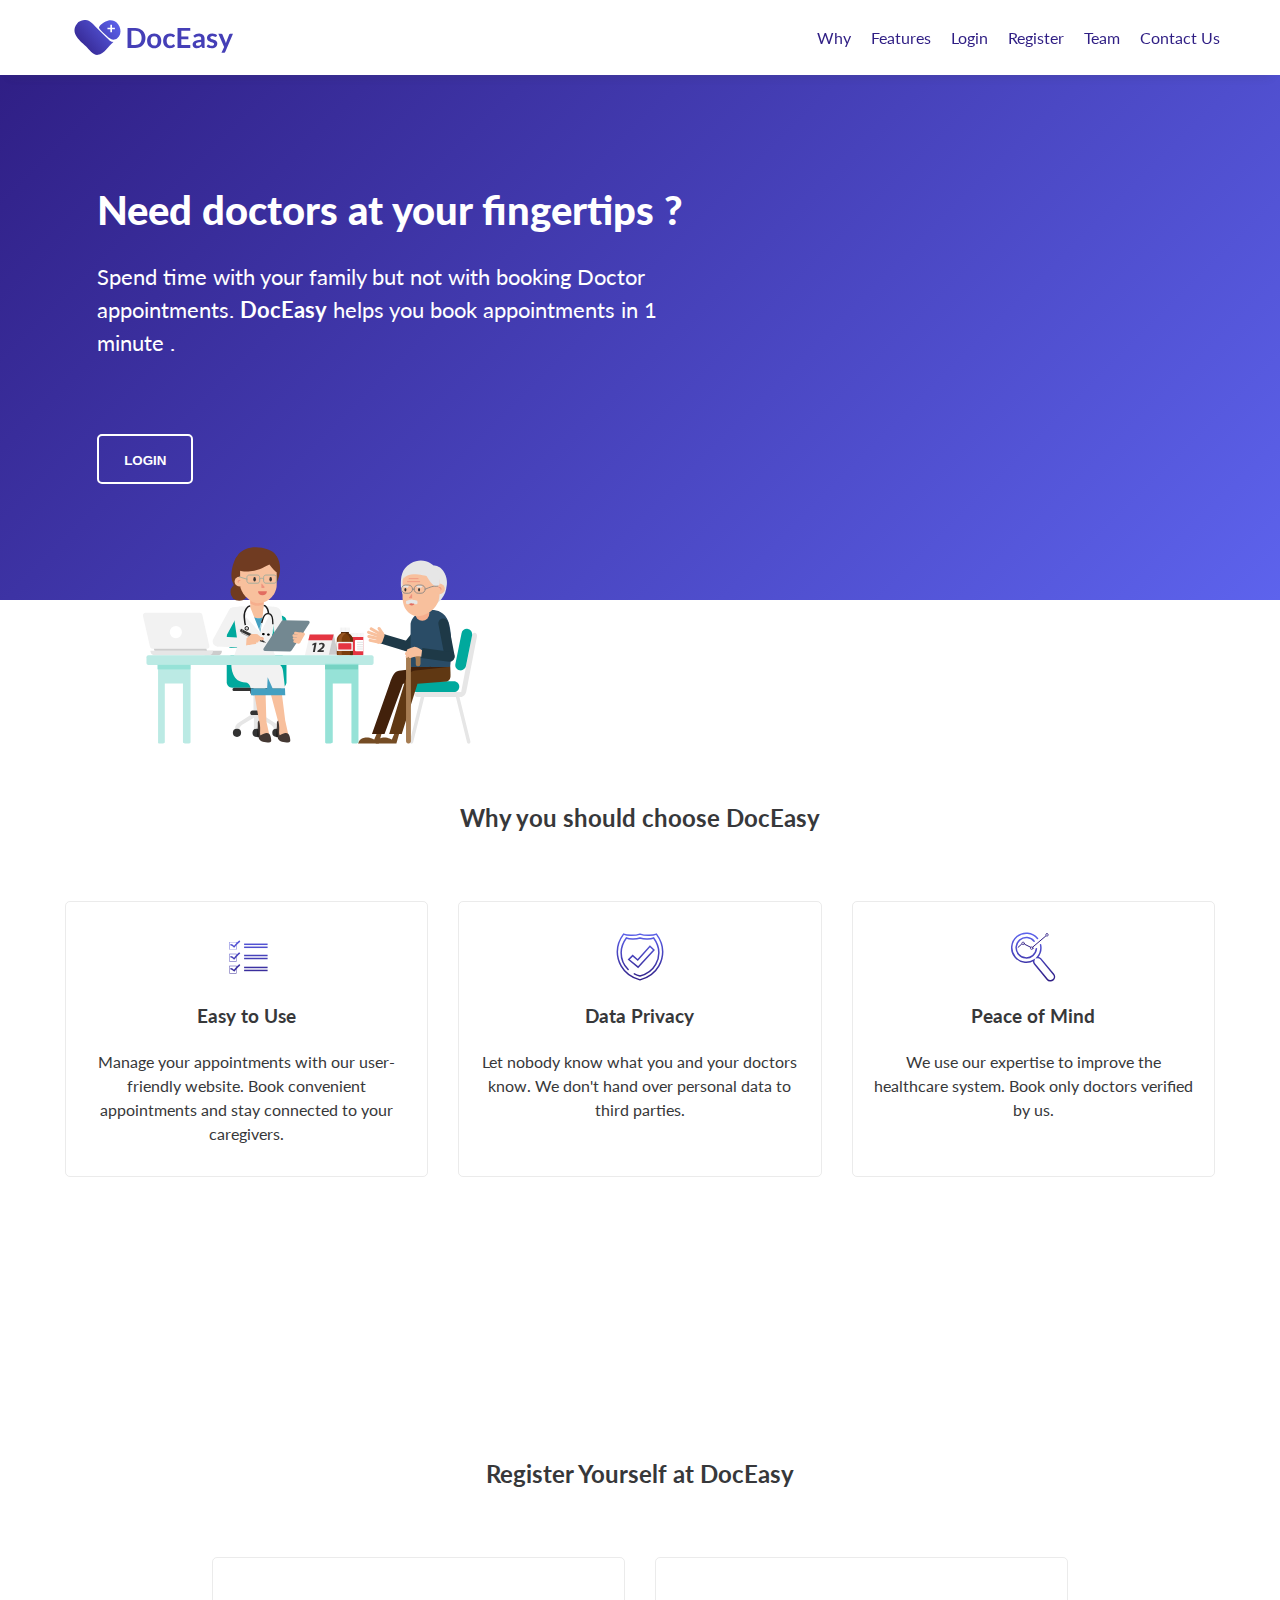
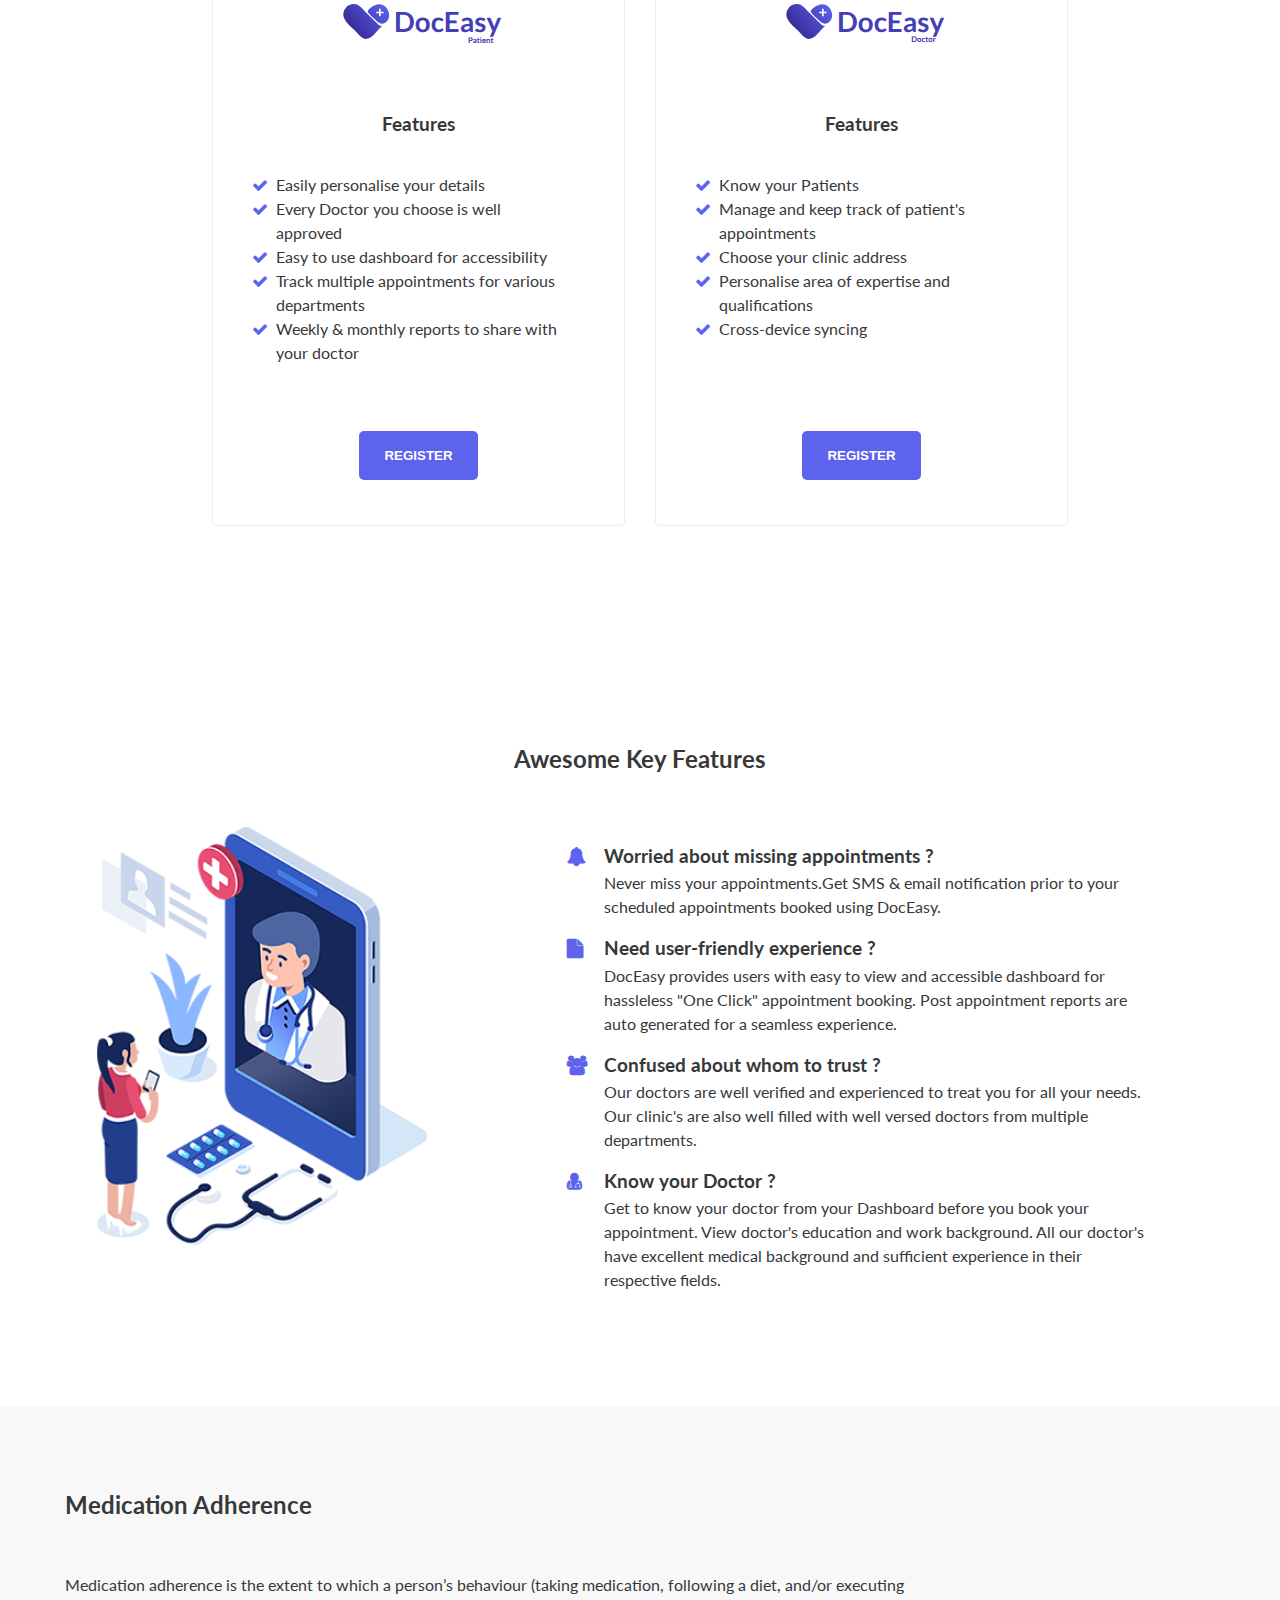
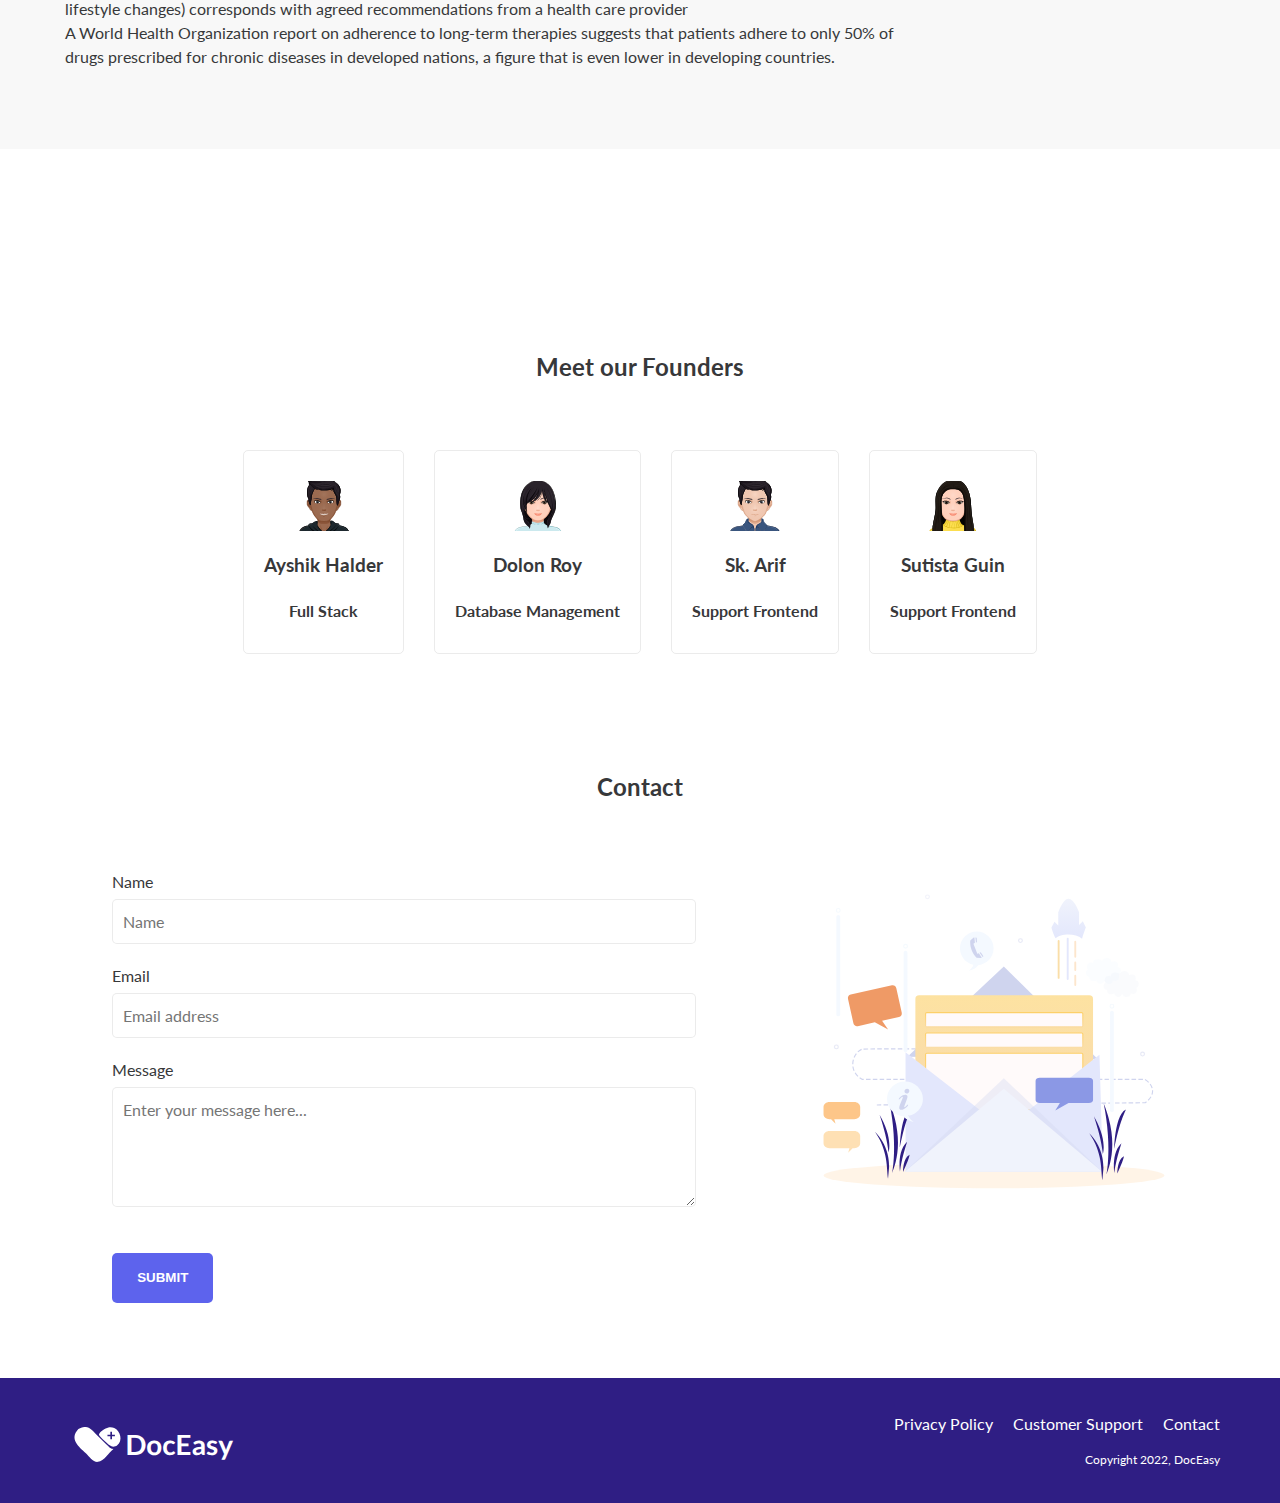
==== commit b26ea3bf: "#4  4Mar22" ====
--- a/index.html
+++ b/index.html
@@ -2,6 +2,7 @@
 <html lang="en">
   <head>
     <link rel="stylesheet" type="text/css" href="/assets/css/style.css" />
+    <!-- Font Awsome  -->
     <link
       rel="stylesheet"
       href="https://maxcdn.bootstrapcdn.com/font-awesome/4.5.0/css/font-awesome.min.css"
@@ -18,7 +19,7 @@
           <img
             class="logo-img"
             id="header-img"
-            src="assets/images/doceasy-logo.svg"
+            src="assets/images/doceasy/doceasy-logo.svg"
             alt="DocEasy logo"
           />
         </a>
@@ -40,9 +41,10 @@
       <section id="hero">
         <div class="grid">
           <div class="column-60">
-            <h1>Need doctors at your fingertips?</h1>
+            <h1>Need doctors at your fingertips ?</h1>
             <p id="description">
-              Spend less time elsewhere and book your first appointment here!
+              Spend time with your family but not with booking Doctor appointments.
+              <b>DocEasy</b> helps you book appointments in 1 minute .
             </p>
             <button class="btn">Login</button>
           </div>
@@ -50,7 +52,7 @@
             <div class="image-div">
               <img
                 id="hero-img"
-                src="assets/images/doceasy-home-img.svg"
+                src="assets/images/doceasy/doceasy-home-img.svg"
                 alt="DocEasy mobile app"
                 width="520"
                 height="288"
@@ -115,7 +117,7 @@
             <div class="product-logo">
               <img
                 class="logo-img"
-                src="assets/images/doceasy-patient-logo.svg"
+                src="assets/images/doceasy/doceasy-patient-logo.svg"
                 alt="DocEasy logo"
               />
             </div>
@@ -123,12 +125,10 @@
               <h3>Features</h3>
               <ol>
                 <li>Easily personalise your details</li>
-                <li>User</li>
-                <li>Doctor appointment manager</li>
-                <li>
-                  Track health measurements for various medical conditions
-                </li>
-                <li>Weekly & monthly med reports to share with your doctor</li>
+                <li>Every Doctor you choose is well approved</li>
+                <li>Easy to use dashboard for accessibility</li>
+                <li>Track multiple appointments for various departments</li>
+                <li>Weekly & monthly reports to share with your doctor</li>
               </ol>
             </div>
             <button class="btn">Register</button>
@@ -138,7 +138,7 @@
             <div class="product-logo">
               <img
                 class="logo-img"
-                src="assets/images/doceasy-doctor-logo.svg"
+                src="assets/images/doceasy/doceasy-doctor-logo.svg"
                 alt="DocEasy for doctors logo"
               />
             </div>
@@ -161,27 +161,49 @@
         <div class="grid">
           <div class="column-40">
             <div class="image-div">
-              <img src="" alt="doceasy-ffeature" width="270" height="497" />
+              <img
+                src="/assets/images/doceasy/doceasy-feature.png"
+                alt="doceasy-ffeature"
+                width="330"
+                height="507"
+              />
             </div>
           </div>
 
           <div class="column-60">
             <ol>
               <li>
-                <h3 id="pills">Feature1</h3>
-                <p>xyz</p>
+                <h3 id="pills">Worried about missing appointments ?</h3>
+                <p>
+                  Never miss your appointments.Get SMS & email notification
+                  prior to your scheduled appointments booked using DocEasy.
+                </p>
               </li>
               <li>
-                <h3 id="med-report">Feature1</h3>
-                <p>xyz</p>
+                <h3 id="med-report">Need user-friendly experience ?</h3>
+                <p>
+                  DocEasy provides users with easy to view and accessible
+                  dashboard for hassleless "One Click" appointment booking. Post
+                  appointment reports are auto generated for a seamless
+                  experience.
+                </p>
               </li>
               <li>
-                <h3 id="family">Feature1</h3>
-                <p>xyz</p>
+                <h3 id="family">Confused about whom to trust ?</h3>
+                <p>
+                  Our doctors are well verified and experienced to treat you for
+                  all your needs. Our clinic's are also well filled with well
+                  versed doctors from multiple departments.
+                </p>
               </li>
               <li>
-                <h3 id="doctor-icon">Feature1</h3>
-                <p>xyz</p>
+                <h3 id="doctor-icon">Know your Doctor ?</h3>
+                <p>
+                  Get to know your doctor from your Dashboard before you book
+                  your appointment. View doctor's education and work background.
+                  All our doctor's have excellent medical background and
+                  sufficient experience in their respective fields.
+                </p>
               </li>
             </ol>
           </div>
@@ -224,8 +246,8 @@
             <div class="desc">
               <h3>Ayshik Halder</h3>
               <p>
-                <b>Project Lead</b>
-                Full Stack
+                <b>Full Stack</b>
+                <br />
               </p>
             </div>
           </div>
@@ -236,7 +258,9 @@
             </div>
             <div class="desc">
               <h3>Dolon Roy</h3>
-              <p>Database Administrator</p>
+              <p>
+                <b>Database Management</b>
+              </p>
             </div>
           </div>
 
@@ -246,7 +270,9 @@
             </div>
             <div class="desc">
               <h3>Sk. Arif</h3>
-              <p>Support Frontend Dev</p>
+              <p>
+                <b>Support Frontend</b>
+              </p>
             </div>
           </div>
 
@@ -256,7 +282,9 @@
             </div>
             <div class="desc">
               <h3>Sutista Guin</h3>
-              <p>Support Frontend Dev</p>
+              <p>
+                <b>Support Frontend</b>
+              </p>
             </div>
           </div>
         </div>
@@ -323,7 +351,7 @@
         <div id="footer-logo">
           <img
             class="logo-img"
-            src="assets/images/doceasy-logo-white.svg"
+            src="assets/images/doceasy/doceasy-logo-white.svg"
             alt="Doceasy logo"
           />
         </div>
--- a/assets/css/style.css
+++ b/assets/css/style.css
@@ -18,7 +18,7 @@
 }
 
 h1 {
-  font-size: 3rem;
+  font-size: 4rem;
   font-weight: 900;
   margin: 8rem 0 2rem 0;
 }
@@ -237,8 +237,8 @@
 }
 
 #description {
-  font-size: 2rem;
-  margin-bottom: 5rem;
+  font-size: 2.2rem;
+  margin-bottom: 6rem;
 }
 
 #hero .btn {
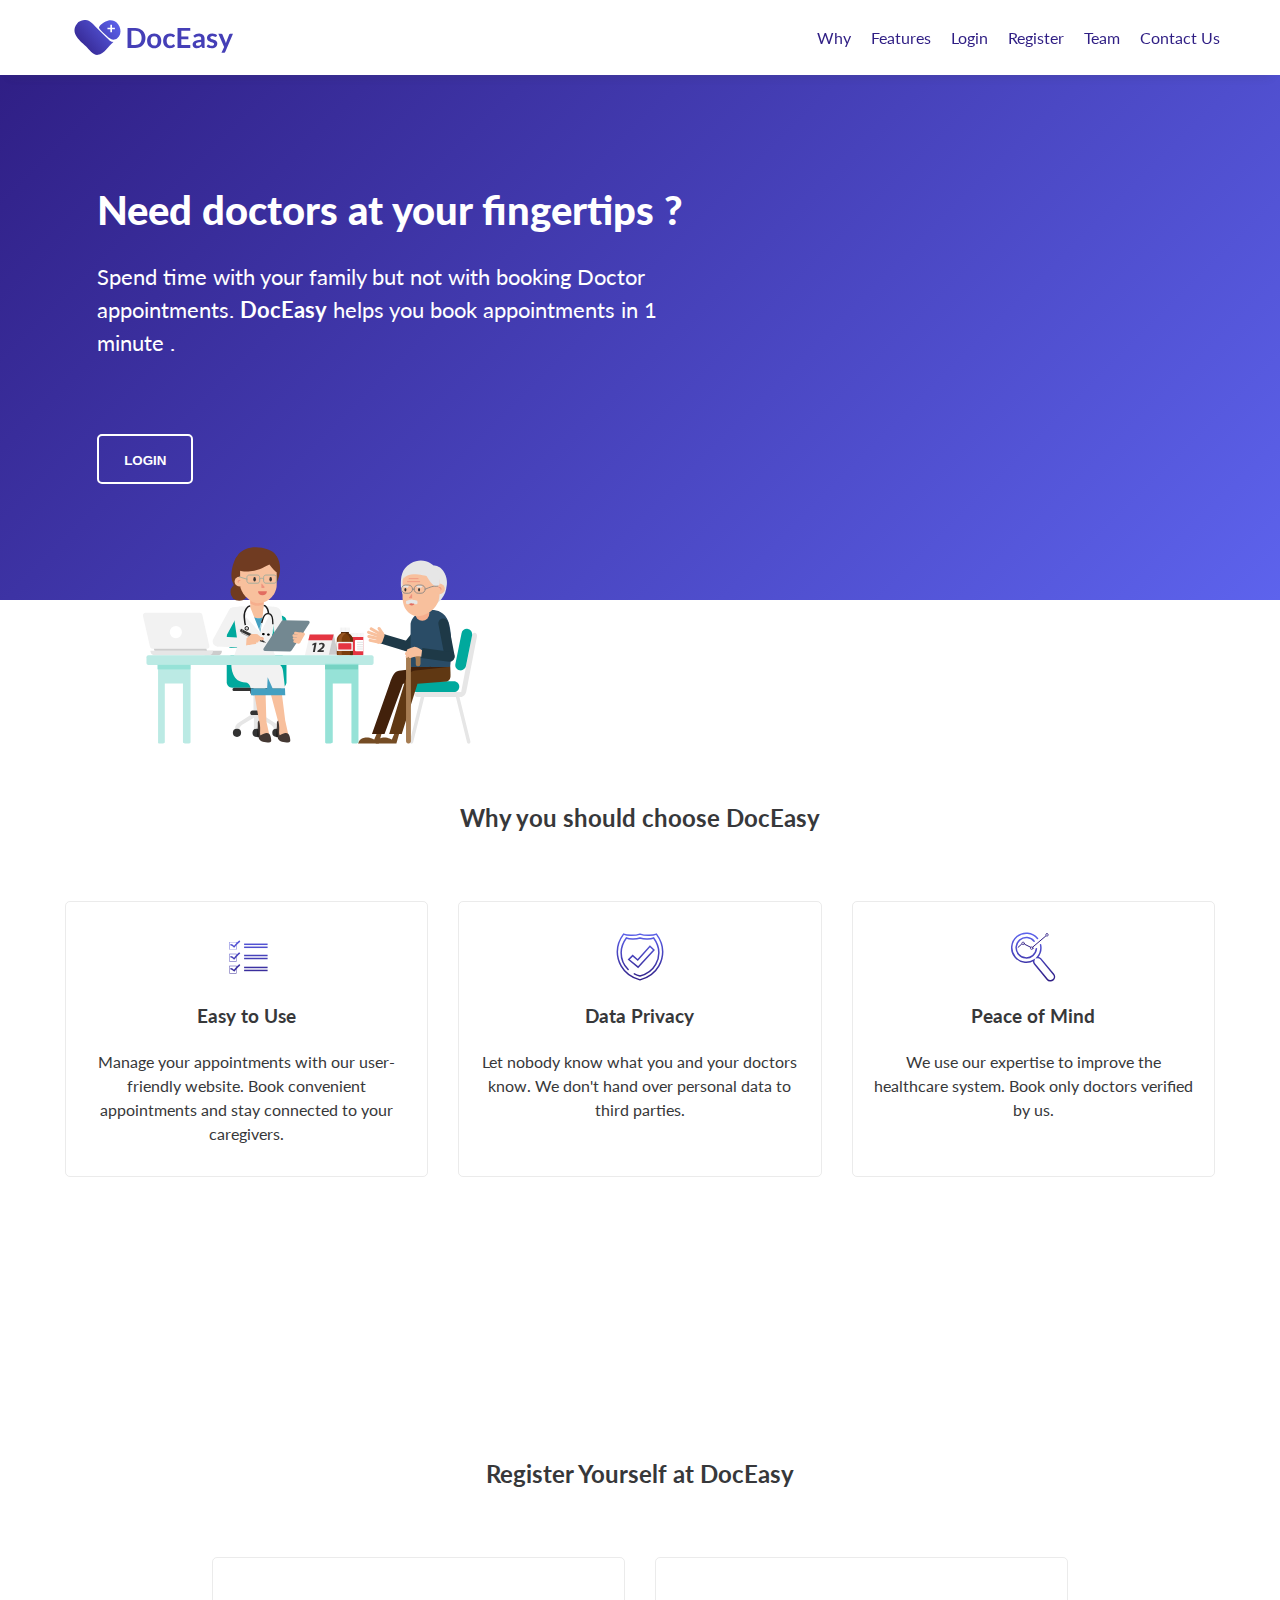
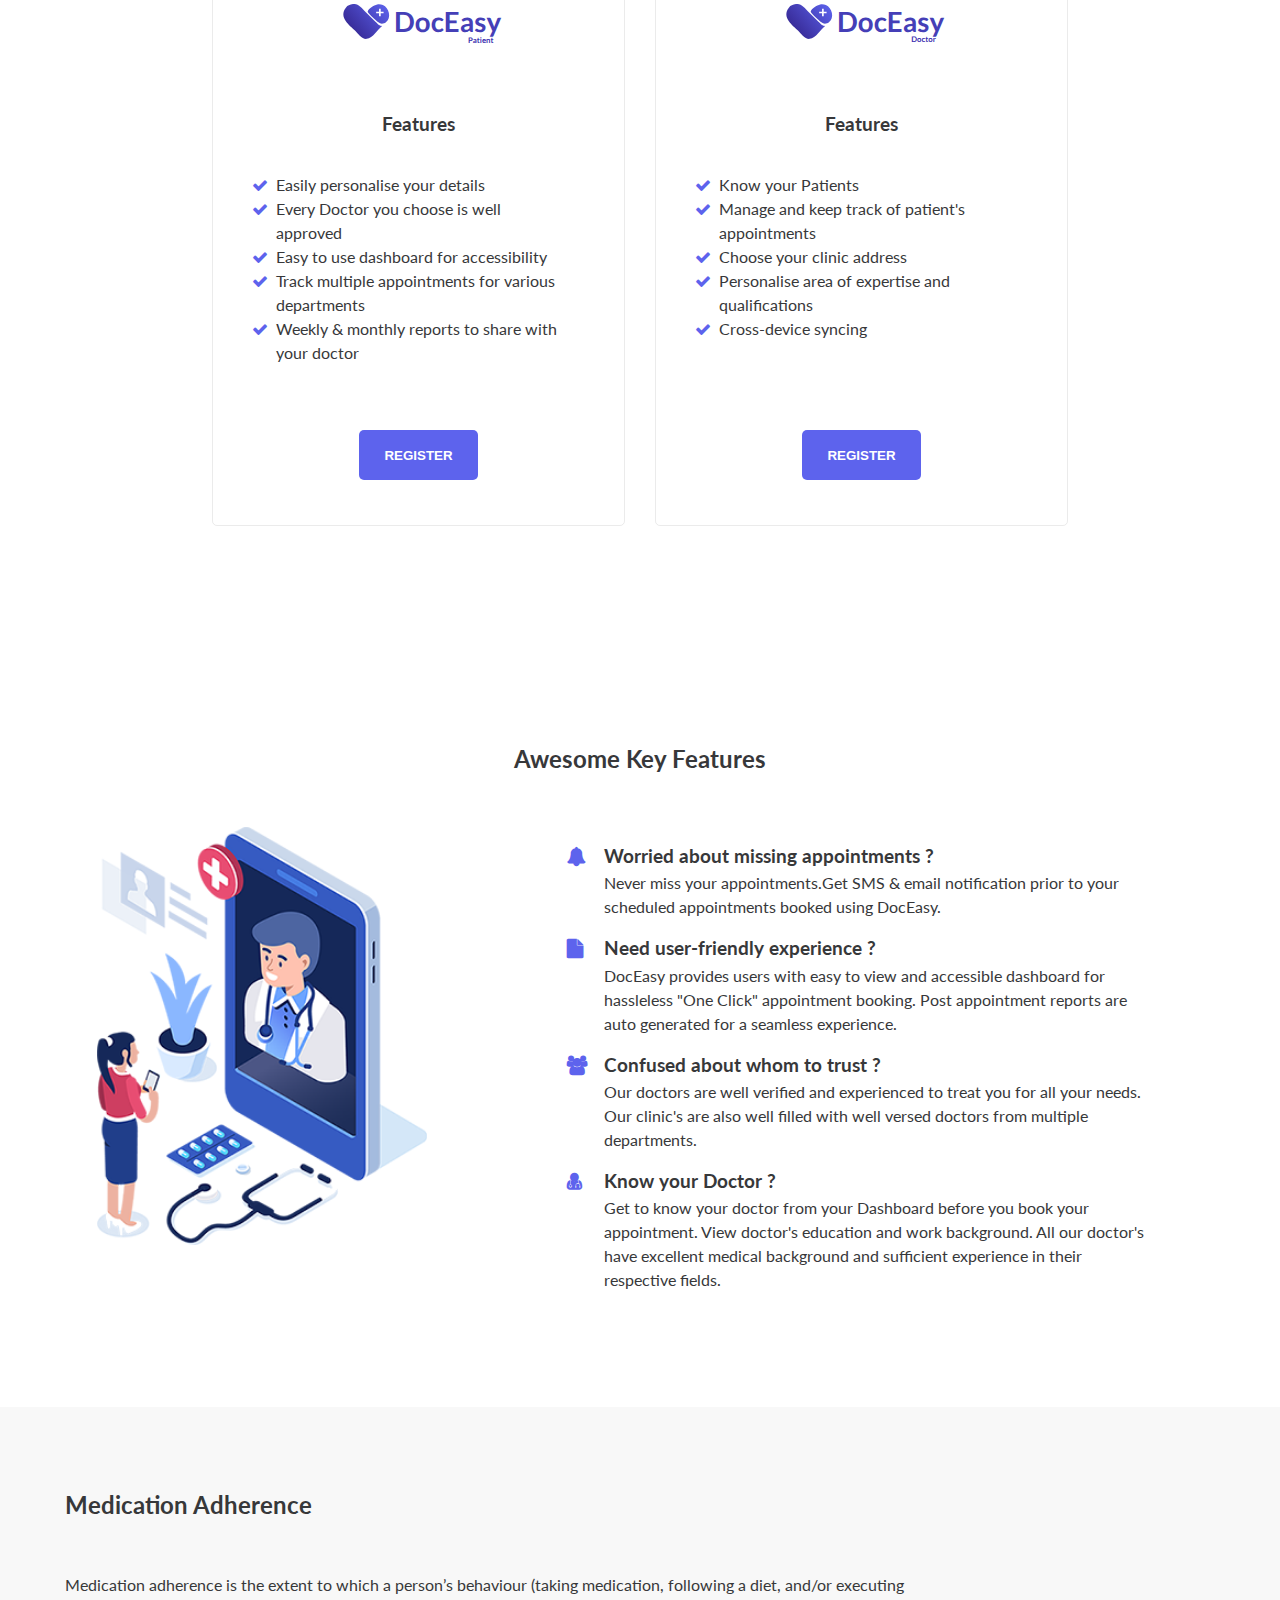
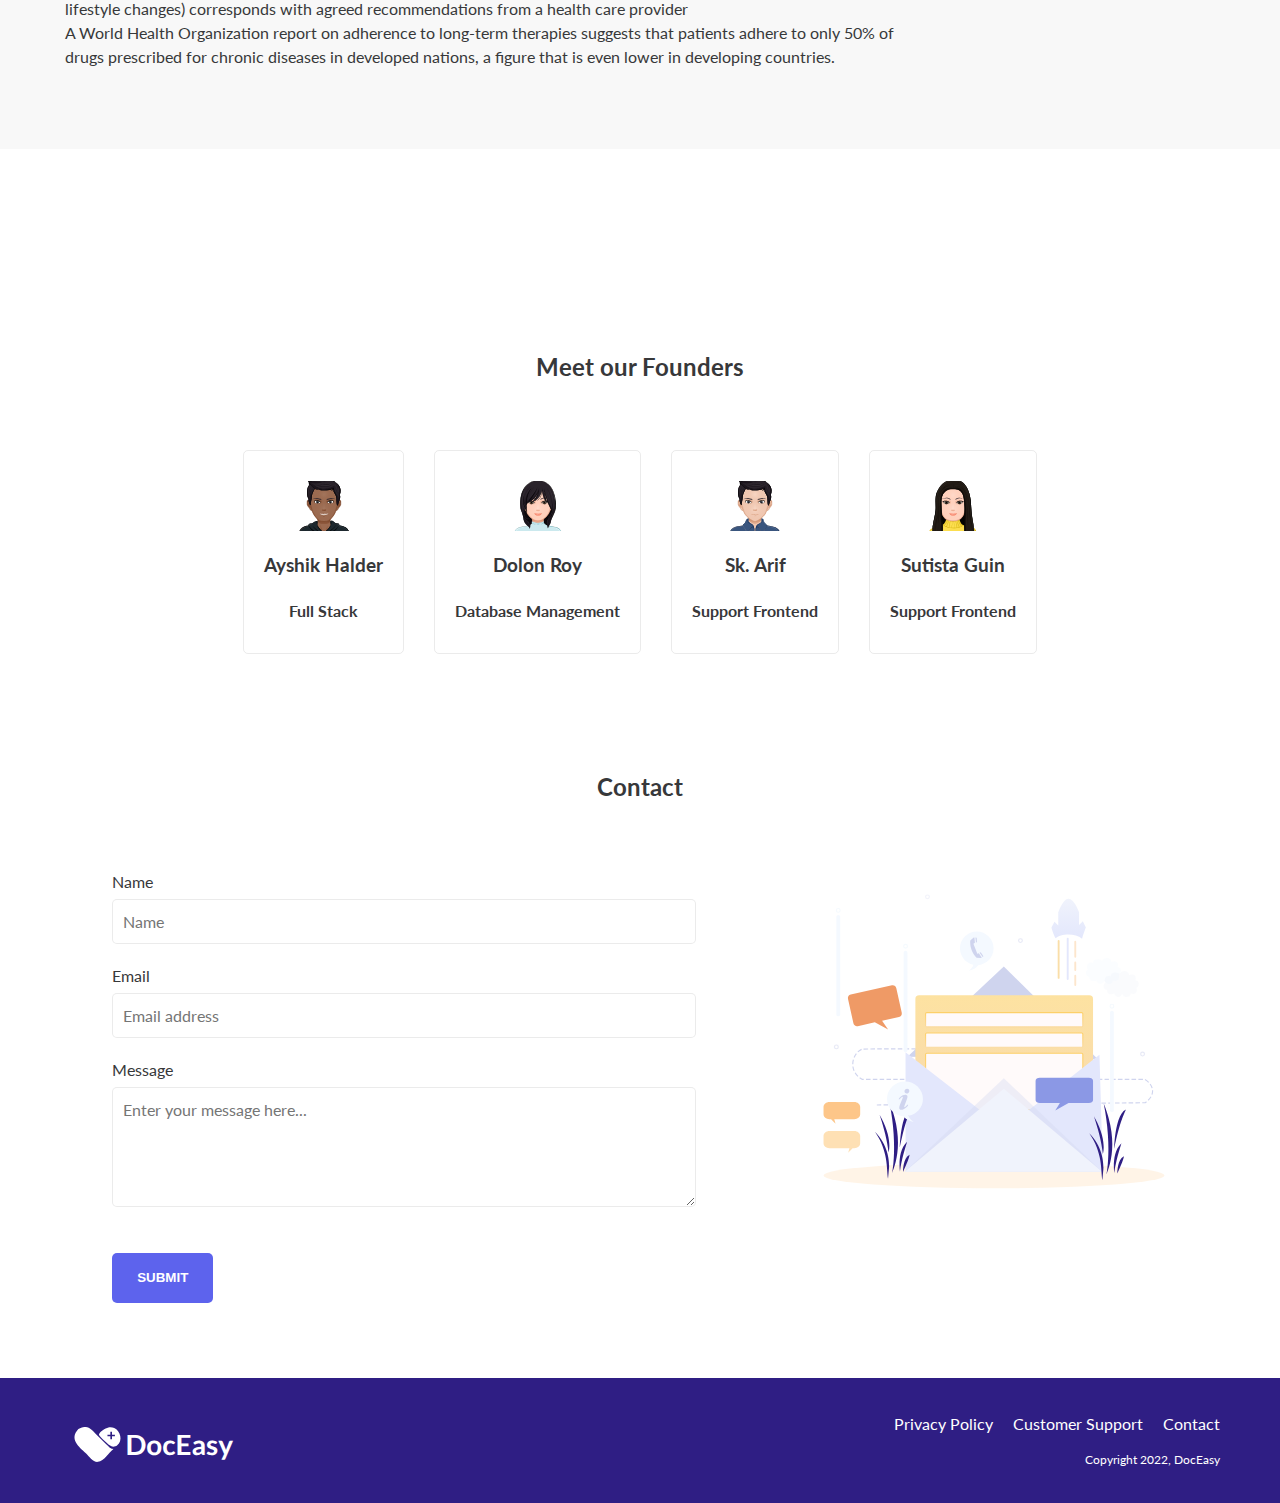
==== commit 65396a2e: "7th March #1" ====
--- a/index.html
+++ b/index.html
@@ -1,369 +1,321 @@
 <!DOCTYPE html>
 <html lang="en">
-  <head>
-    <link rel="stylesheet" type="text/css" href="/assets/css/style.css" />
-    <!-- Font Awsome  -->
-    <link
-      rel="stylesheet"
-      href="https://maxcdn.bootstrapcdn.com/font-awesome/4.5.0/css/font-awesome.min.css"
-    />
-    <meta name="viewport" content="width=device-width, initial-scale=1" />
-    <meta name="description" content="Doctor Patient Appointment System" />
-    <title></title>
-  </head>
-
-  <body>
-    <header id="header">
-      <div class="logo">
-        <a href="#hero">
-          <img
-            class="logo-img"
-            id="header-img"
-            src="assets/images/doceasy/doceasy-logo.svg"
-            alt="DocEasy logo"
-          />
-        </a>
-      </div>
-
-      <nav id="nav-bar">
-        <ul>
-          <li><a class="nav-link" href="#why">Why</a></li>
-          <li><a class="nav-link" href="#features">Features</a></li>
-          <li><a class="nav-link" href="#hero">Login</a></li>
-          <li><a class="nav-link" href="#register">Register</a></li>
-          <li><a class="nav-link" href="#team">Team</a></li>
-          <li><a class="nav-link" href="#contact">Contact Us</a></li>
-        </ul>
-      </nav>
-    </header>
-
-    <main>
-      <section id="hero">
-        <div class="grid">
-          <div class="column-60">
-            <h1>Need doctors at your fingertips ?</h1>
-            <p id="description">
-              Spend time with your family but not with booking Doctor appointments.
-              <b>DocEasy</b> helps you book appointments in 1 minute .
-            </p>
+
+<head>
+  <link rel="stylesheet" type="text/css" href="/assets/css/style.css" />
+  <!-- Font Awsome  -->
+  <link rel="stylesheet" href="https://maxcdn.bootstrapcdn.com/font-awesome/4.5.0/css/font-awesome.min.css" />
+  <meta name="viewport" content="width=device-width, initial-scale=1" />
+  <meta name="description" content="Doctor Patient Appointment System" />
+  <title></title>
+</head>
+
+<body>
+  <header id="header">
+    <div class="logo">
+      <a href="#hero">
+        <img class="logo-img" id="header-img" src="assets/images/doceasy/doceasy-logo.svg" alt="DocEasy logo" />
+      </a>
+    </div>
+
+    <nav id="nav-bar">
+      <ul>
+        <li><a class="nav-link" href="#why">Why</a></li>
+        <li><a class="nav-link" href="#features">Features</a></li>
+        <li><a class="nav-link" href="public/login/login.html">Login</a></li>
+        <li><a class="nav-link" href="#register">Register</a></li>
+        <li><a class="nav-link" href="#team">Team</a></li>
+        <li><a class="nav-link" href="#contact">Contact Us</a></li>
+      </ul>
+    </nav>
+  </header>
+
+  <main>
+    <section id="hero">
+      <div class="grid">
+        <div class="column-60">
+          <h1>Need doctors at your fingertips ?</h1>
+          <p id="description">
+            Spend time with your family but not with booking Doctor appointments.
+            <b>DocEasy</b> helps you book appointments in 1 minute .
+          </p>
+          <a href="public/login/login.html">
             <button class="btn">Login</button>
-          </div>
-          <div class="columnx-40">
-            <div class="image-div">
-              <img
-                id="hero-img"
-                src="assets/images/doceasy/doceasy-home-img.svg"
-                alt="DocEasy mobile app"
-                width="520"
-                height="288"
-              />
-            </div>
-          </div>
-        </div>
-      </section>
-
-      <section id="why">
-        <h2>Why you should choose DocEasy</h2>
-        <div class="container">
-          <div class="card">
-            <div class="icon">
-              <img src="assets/images/easyToUse.svg" alt="easy to use icon" />
-            </div>
-            <div class="desc">
-              <h3>Easy to Use</h3>
+          </a>
+        </div>
+        <div class="columnx-40">
+          <div class="image-div">
+            <img id="hero-img" src="assets/images/doceasy/doceasy-home-img.svg" alt="DocEasy mobile app" width="520"
+              height="288" />
+          </div>
+        </div>
+      </div>
+    </section>
+
+    <section id="why">
+      <h2>Why you should choose DocEasy</h2>
+      <div class="container">
+        <div class="card">
+          <div class="icon">
+            <img src="assets/images/easyToUse.svg" alt="easy to use icon" />
+          </div>
+          <div class="desc">
+            <h3>Easy to Use</h3>
+            <p>
+              Manage your appointments with our user-friendly website. Book
+              convenient appointments and stay connected to your caregivers.
+            </p>
+          </div>
+        </div>
+
+        <div class="card">
+          <div class="icon">
+            <img src="assets/images/dataPrivacy.svg" alt="data privacy icon" />
+          </div>
+          <div class="desc">
+            <h3>Data Privacy</h3>
+            <p>
+              Let nobody know what you and your doctors know. We don't hand
+              over personal data to third parties.
+            </p>
+          </div>
+        </div>
+
+        <div class="card">
+          <div class="icon">
+            <img src="assets/images/research.svg" alt="data privacy icon" />
+          </div>
+          <div class="desc">
+            <h3>Peace of Mind</h3>
+            <p>
+              We use our expertise to improve the healthcare system. Book only
+              doctors verified by us.
+            </p>
+          </div>
+        </div>
+      </div>
+    </section>
+
+    <section id="register">
+      <h2>Register Yourself at DocEasy</h2>
+      <div class="container">
+        <!-- Patient Register  -->
+        <div class="card" id="patient">
+          <div class="product-logo">
+            <img class="logo-img" src="assets/images/doceasy/doceasy-patient-logo.svg" alt="DocEasy logo" />
+          </div>
+          <div class="desc">
+            <h3>Features</h3>
+            <ol>
+              <li>Easily personalise your details</li>
+              <li>Every Doctor you choose is well approved</li>
+              <li>Easy to use dashboard for accessibility</li>
+              <li>Track multiple appointments for various departments</li>
+              <li>Weekly & monthly reports to share with your doctor</li>
+            </ol>
+          </div>
+          <a href="public/register/PatientRegister.html">
+            <button class="btn">Register</button>
+          </a>
+        </div>
+        <!-- Doctor Register  -->
+        <div class="card" id="doctor">
+          <div class="product-logo">
+            <img class="logo-img" src="assets/images/doceasy/doceasy-doctor-logo.svg" alt="DocEasy for doctors logo" />
+          </div>
+          <div class="desc">
+            <h3>Features</h3>
+            <ol>
+              <li>Know your Patients</li>
+              <li>Manage and keep track of patient's appointments</li>
+              <li>Choose your clinic address</li>
+              <li>Personalise area of expertise and qualifications</li>
+              <li>Cross-device syncing</li>
+            </ol>
+          </div>
+          <a href="public/register/DocRegister.html">
+            <button class="btn">Register</button>
+          </a>
+        </div>
+      </div>
+    </section>
+    <section id="features">
+      <h2>Awesome Key Features</h2>
+      <div class="grid">
+        <div class="column-40">
+          <div class="image-div">
+            <img src="/assets/images/doceasy/doceasy-feature.png" alt="doceasy-ffeature" width="330" height="507" />
+          </div>
+        </div>
+
+        <div class="column-60">
+          <ol>
+            <li>
+              <h3 id="pills">Worried about missing appointments ?</h3>
               <p>
-                Manage your appointments with our user-friendly website. Book
-                convenient appointments and stay connected to your caregivers.
+                Never miss your appointments.Get SMS & email notification
+                prior to your scheduled appointments booked using DocEasy.
               </p>
-            </div>
-          </div>
-
-          <div class="card">
-            <div class="icon">
-              <img
-                src="assets/images/dataPrivacy.svg"
-                alt="data privacy icon"
-              />
-            </div>
-            <div class="desc">
-              <h3>Data Privacy</h3>
+            </li>
+            <li>
+              <h3 id="med-report">Need user-friendly experience ?</h3>
               <p>
-                Let nobody know what you and your doctors know. We don't hand
-                over personal data to third parties.
+                DocEasy provides users with easy to view and accessible
+                dashboard for hassleless "One Click" appointment booking. Post
+                appointment reports are auto generated for a seamless
+                experience.
               </p>
-            </div>
-          </div>
-
-          <div class="card">
-            <div class="icon">
-              <img src="assets/images/research.svg" alt="data privacy icon" />
-            </div>
-            <div class="desc">
-              <h3>Peace of Mind</h3>
+            </li>
+            <li>
+              <h3 id="family">Confused about whom to trust ?</h3>
               <p>
-                We use our expertise to improve the healthcare system. Book only
-                doctors verified by us.
+                Our doctors are well verified and experienced to treat you for
+                all your needs. Our clinic's are also well filled with well
+                versed doctors from multiple departments.
               </p>
-            </div>
-          </div>
-        </div>
-      </section>
-
-      <section id="register">
-        <h2>Register Yourself at DocEasy</h2>
-        <div class="container">
-          <!-- Patient Login  -->
-          <div class="card" id="patient">
-            <div class="product-logo">
-              <img
-                class="logo-img"
-                src="assets/images/doceasy/doceasy-patient-logo.svg"
-                alt="DocEasy logo"
-              />
-            </div>
-            <div class="desc">
-              <h3>Features</h3>
-              <ol>
-                <li>Easily personalise your details</li>
-                <li>Every Doctor you choose is well approved</li>
-                <li>Easy to use dashboard for accessibility</li>
-                <li>Track multiple appointments for various departments</li>
-                <li>Weekly & monthly reports to share with your doctor</li>
-              </ol>
-            </div>
-            <button class="btn">Register</button>
-          </div>
-          <!-- Doctor Login  -->
-          <div class="card" id="doctor">
-            <div class="product-logo">
-              <img
-                class="logo-img"
-                src="assets/images/doceasy/doceasy-doctor-logo.svg"
-                alt="DocEasy for doctors logo"
-              />
-            </div>
-            <div class="desc">
-              <h3>Features</h3>
-              <ol>
-                <li>Know your Patients</li>
-                <li>Manage and keep track of patient's appointments</li>
-                <li>Choose your clinic address</li>
-                <li>Personalise area of expertise and qualifications</li>
-                <li>Cross-device syncing</li>
-              </ol>
-            </div>
-            <button class="btn">Register</button>
-          </div>
-        </div>
-      </section>
-      <section id="features">
-        <h2>Awesome Key Features</h2>
-        <div class="grid">
-          <div class="column-40">
-            <div class="image-div">
-              <img
-                src="/assets/images/doceasy/doceasy-feature.png"
-                alt="doceasy-ffeature"
-                width="330"
-                height="507"
-              />
-            </div>
-          </div>
-
-          <div class="column-60">
-            <ol>
-              <li>
-                <h3 id="pills">Worried about missing appointments ?</h3>
-                <p>
-                  Never miss your appointments.Get SMS & email notification
-                  prior to your scheduled appointments booked using DocEasy.
-                </p>
-              </li>
-              <li>
-                <h3 id="med-report">Need user-friendly experience ?</h3>
-                <p>
-                  DocEasy provides users with easy to view and accessible
-                  dashboard for hassleless "One Click" appointment booking. Post
-                  appointment reports are auto generated for a seamless
-                  experience.
-                </p>
-              </li>
-              <li>
-                <h3 id="family">Confused about whom to trust ?</h3>
-                <p>
-                  Our doctors are well verified and experienced to treat you for
-                  all your needs. Our clinic's are also well filled with well
-                  versed doctors from multiple departments.
-                </p>
-              </li>
-              <li>
-                <h3 id="doctor-icon">Know your Doctor ?</h3>
-                <p>
-                  Get to know your doctor from your Dashboard before you book
-                  your appointment. View doctor's education and work background.
-                  All our doctor's have excellent medical background and
-                  sufficient experience in their respective fields.
-                </p>
-              </li>
-            </ol>
-          </div>
-        </div>
-      </section>
-
-      <section id="info">
-        <div>
-          <h2>Medication Adherence</h2>
-          <p>
-            Medication adherence is the extent to which a person’s behaviour
-            (taking medication, following a diet, and/or executing lifestyle
-            changes) corresponds with agreed recommendations from a health care
-            provider
-          </p>
-          <p>
-            A World Health Organization report on adherence to long-term
-            therapies suggests that patients adhere to only 50% of drugs
-            prescribed for chronic diseases in developed nations, a figure that
-            is even lower in developing countries.
-          </p>
-        </div>
-        <!-- <iframe
+            </li>
+            <li>
+              <h3 id="doctor-icon">Know your Doctor ?</h3>
+              <p>
+                Get to know your doctor from your Dashboard before you book
+                your appointment. View doctor's education and work background.
+                All our doctor's have excellent medical background and
+                sufficient experience in their respective fields.
+              </p>
+            </li>
+          </ol>
+        </div>
+      </div>
+    </section>
+
+    <section id="info">
+      <div>
+        <h2>Medication Adherence</h2>
+        <p>
+          Medication adherence is the extent to which a person’s behaviour
+          (taking medication, following a diet, and/or executing lifestyle
+          changes) corresponds with agreed recommendations from a health care
+          provider
+        </p>
+        <p>
+          A World Health Organization report on adherence to long-term
+          therapies suggests that patients adhere to only 50% of drugs
+          prescribed for chronic diseases in developed nations, a figure that
+          is even lower in developing countries.
+        </p>
+      </div>
+      <!-- <iframe
           id="video"
           height="315"
           src="https://www.youtube.com/embed/jccBSbyActg?rel=0&amp;controls=0&amp;showinfo=0"
           allowfullscreen
         ></iframe> -->
-      </section>
-
-      <!-- Team Member  -->
-      <section id="team">
-        <h2>Meet our Founders</h2>
-
-        <div class="container">
-          <div class="card">
-            <div class="icon">
-              <img src="/assets/images/Team/ayshik.svg" alt="ayshik-img" />
+    </section>
+
+    <!-- Team Member  -->
+    <section id="team">
+      <h2>Meet our Founders</h2>
+
+      <div class="container">
+        <div class="card">
+          <div class="icon">
+            <img src="/assets/images/Team/ayshik.svg" alt="ayshik-img" />
+          </div>
+          <div class="desc">
+            <h3>Ayshik Halder</h3>
+            <p>
+              <b>Full Stack</b>
+              <br />
+            </p>
+          </div>
+        </div>
+
+        <div class="card">
+          <div class="icon">
+            <img src="/assets/images/Team/dolon.svg" alt="dolon-img" />
+          </div>
+          <div class="desc">
+            <h3>Dolon Roy</h3>
+            <p>
+              <b>Database Management</b>
+            </p>
+          </div>
+        </div>
+
+        <div class="card">
+          <div class="icon">
+            <img src="/assets/images/Team/arif.svg" alt="arif-img" />
+          </div>
+          <div class="desc">
+            <h3>Sk. Arif</h3>
+            <p>
+              <b>Support Frontend</b>
+            </p>
+          </div>
+        </div>
+
+        <div class="card">
+          <div class="icon">
+            <img src="/assets/images/Team/sutista.svg" alt="sutista-img" />
+          </div>
+          <div class="desc">
+            <h3>Sutista Guin</h3>
+            <p>
+              <b>Support Frontend</b>
+            </p>
+          </div>
+        </div>
+      </div>
+    </section>
+
+    <section id="contact">
+      <h2>Contact</h2>
+      <div class="grid">
+        <div class="column-60">
+          <!-- add link in action  -->
+          <form id="form" action="#">
+            <div class="form-group">
+              <label id="name-label" for="name">Name</label>
+              <input type="text" name="name" class="form-control" id="name" placeholder="Name" required />
             </div>
-            <div class="desc">
-              <h3>Ayshik Halder</h3>
-              <p>
-                <b>Full Stack</b>
-                <br />
-              </p>
+            <div class="form-group">
+              <label id="email-label" for="email">Email</label>
+              <input name="email" class="form-control" id="email" type="email" placeholder="Email address" required />
             </div>
-          </div>
-
-          <div class="card">
-            <div class="icon">
-              <img src="/assets/images/Team/dolon.svg" alt="dolon-img" />
+            <div class="form-group">
+              <p>Message</p>
+              <textarea id="message" class="input-textarea" name="message"
+                placeholder="Enter your message here..."></textarea>
             </div>
-            <div class="desc">
-              <h3>Dolon Roy</h3>
-              <p>
-                <b>Database Management</b>
-              </p>
+            <div class="form-group">
+              <label id="submit-label" for="submit"></label>
+              <input id="submit" type="submit" value="Submit" class="btn" />
             </div>
-          </div>
-
-          <div class="card">
-            <div class="icon">
-              <img src="/assets/images/Team/arif.svg" alt="arif-img" />
-            </div>
-            <div class="desc">
-              <h3>Sk. Arif</h3>
-              <p>
-                <b>Support Frontend</b>
-              </p>
-            </div>
-          </div>
-
-          <div class="card">
-            <div class="icon">
-              <img src="/assets/images/Team/sutista.svg" alt="sutista-img" />
-            </div>
-            <div class="desc">
-              <h3>Sutista Guin</h3>
-              <p>
-                <b>Support Frontend</b>
-              </p>
-            </div>
-          </div>
-        </div>
-      </section>
-
-      <section id="contact">
-        <h2>Contact</h2>
-        <div class="grid">
-          <div class="column-60">
-            <!-- add link in action  -->
-            <form id="form" action="#">
-              <div class="form-group">
-                <label id="name-label" for="name">Name</label>
-                <input
-                  type="text"
-                  name="name"
-                  class="form-control"
-                  id="name"
-                  placeholder="Name"
-                  required
-                />
-              </div>
-              <div class="form-group">
-                <label id="email-label" for="email">Email</label>
-                <input
-                  name="email"
-                  class="form-control"
-                  id="email"
-                  type="email"
-                  placeholder="Email address"
-                  required
-                />
-              </div>
-              <div class="form-group">
-                <p>Message</p>
-                <textarea
-                  id="message"
-                  class="input-textarea"
-                  name="message"
-                  placeholder="Enter your message here..."
-                ></textarea>
-              </div>
-              <div class="form-group">
-                <label id="submit-label" for="submit"></label>
-                <input id="submit" type="submit" value="Submit" class="btn" />
-              </div>
-            </form>
-          </div>
-
-          <div class="column-40">
-            <div class="image-div">
-              <img
-                src="assets/images/contact.svg"
-                alt="Contact icon"
-                width="472"
-                height="495"
-              />
-            </div>
-          </div>
-        </div>
-      </section>
-
-      <footer>
-        <div id="footer-logo">
-          <img
-            class="logo-img"
-            src="assets/images/doceasy/doceasy-logo-white.svg"
-            alt="Doceasy logo"
-          />
-        </div>
-        <div id="footer-info">
-          <ul>
-            <li><a href="#">Privacy Policy</a></li>
-            <li><a href="#">Customer Support</a></li>
-            <li><a href="#contact">Contact</a></li>
-          </ul>
-          <div id="copyright">Copyright 2022, DocEasy</div>
-        </div>
-      </footer>
-    </main>
-  </body>
-</html>
+          </form>
+        </div>
+
+        <div class="column-40">
+          <div class="image-div">
+            <img src="assets/images/contact.svg" alt="Contact icon" width="472" height="495" />
+          </div>
+        </div>
+      </div>
+    </section>
+
+    <footer>
+      <div id="footer-logo">
+        <img class="logo-img" src="assets/images/doceasy/doceasy-logo-white.svg" alt="Doceasy logo" />
+      </div>
+      <div id="footer-info">
+        <ul>
+          <li><a href="#">Privacy Policy</a></li>
+          <li><a href="#">Customer Support</a></li>
+          <li><a href="#contact">Contact</a></li>
+        </ul>
+        <div id="copyright">Copyright 2022, DocEasy</div>
+      </div>
+    </footer>
+  </main>
+</body>
+
+</html>--- a/assets/css/style.css
+++ b/assets/css/style.css
@@ -4,6 +4,7 @@
   margin: 0;
   padding: 0;
   box-sizing: border-box;
+  scroll-behavior: smooth;
 }
 
 html {
@@ -387,6 +388,7 @@
 }
 
 .desc > ol > li {
+  font-size: 1.6rem;
   padding-left: 8px;
   text-align: left;
 }
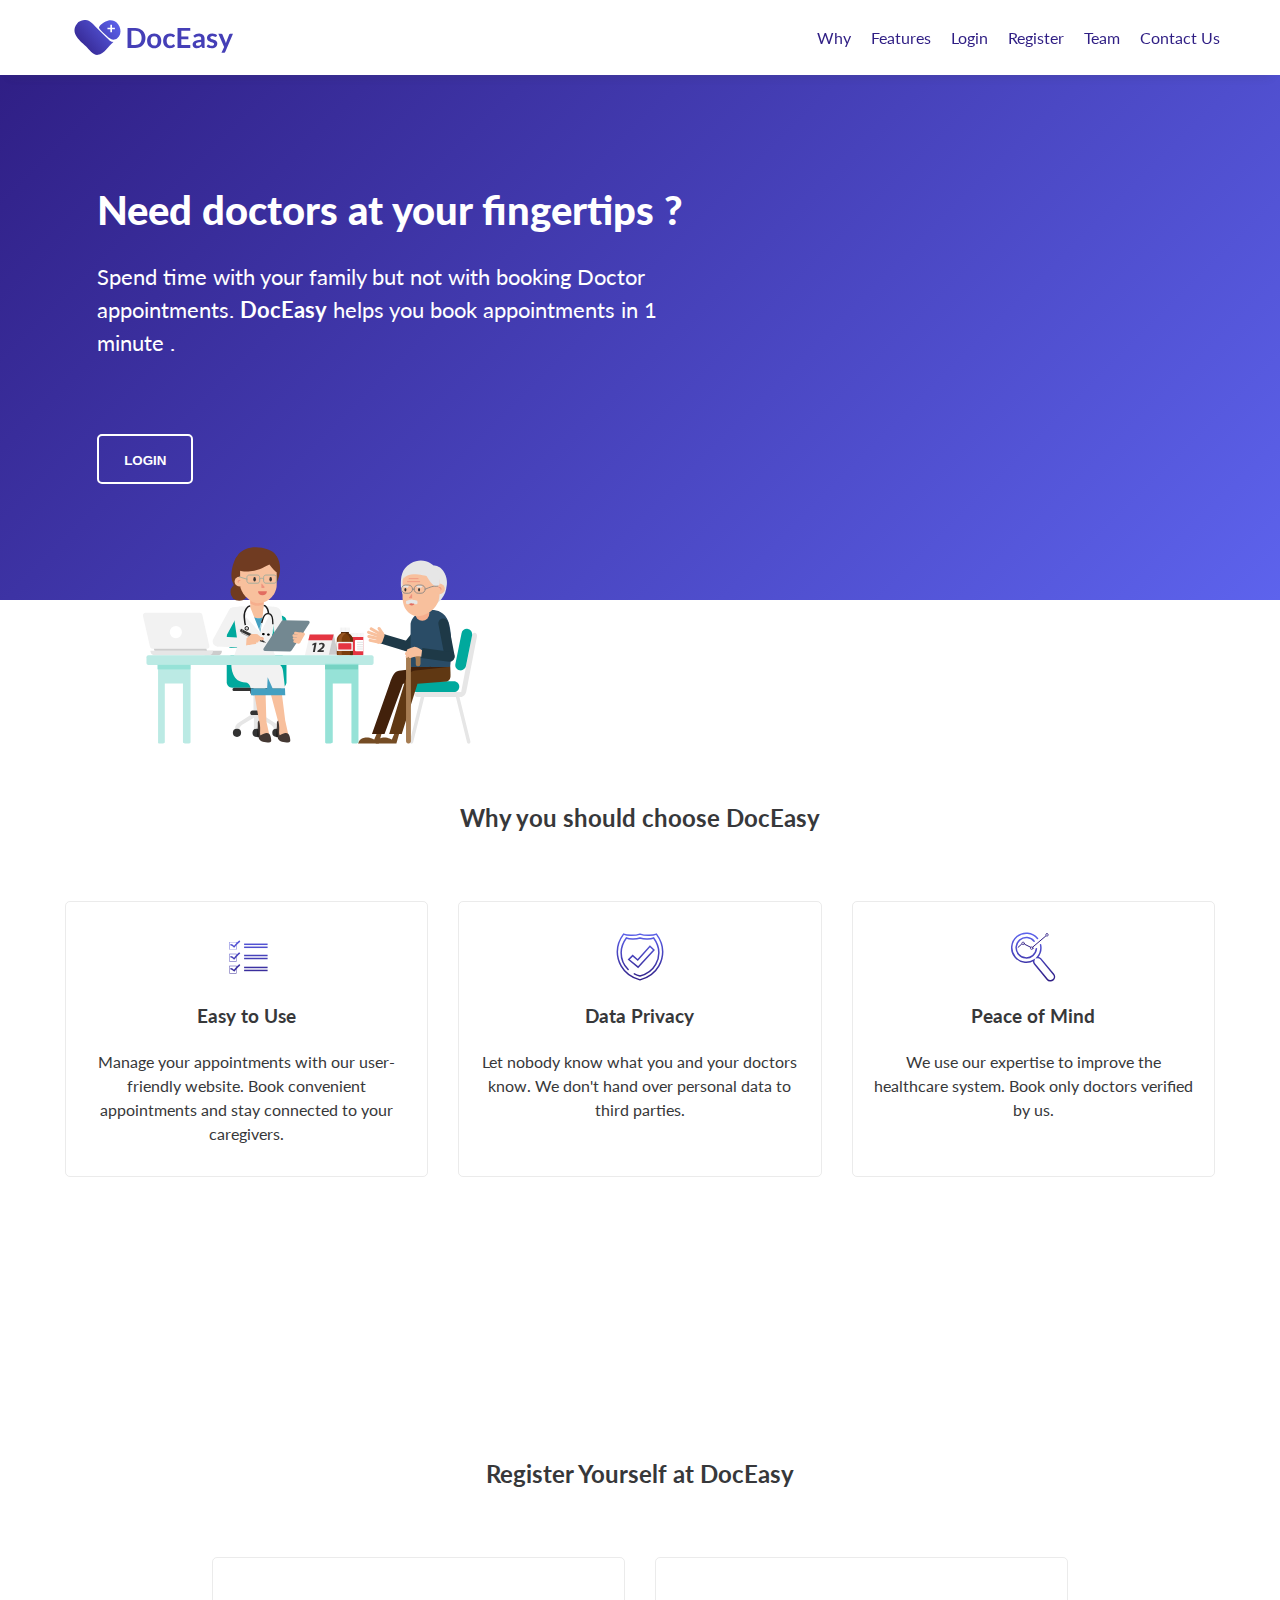
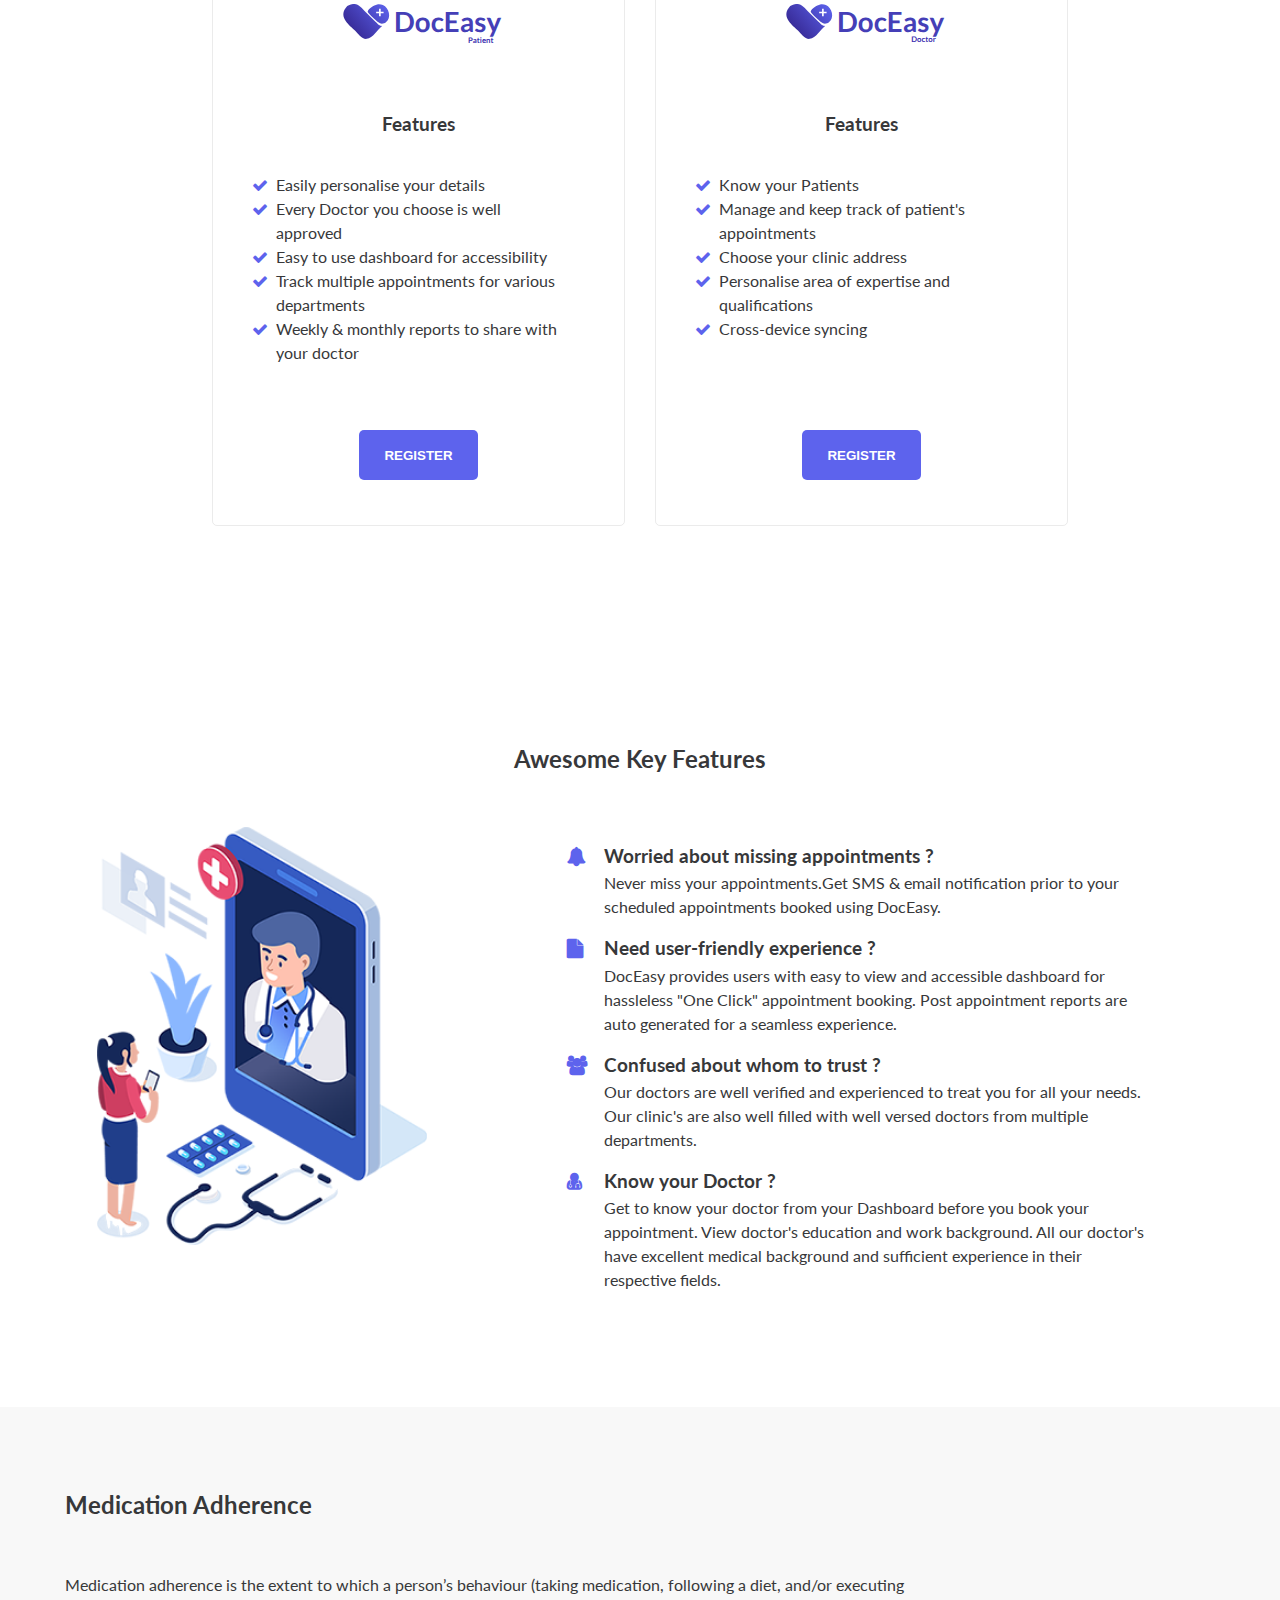
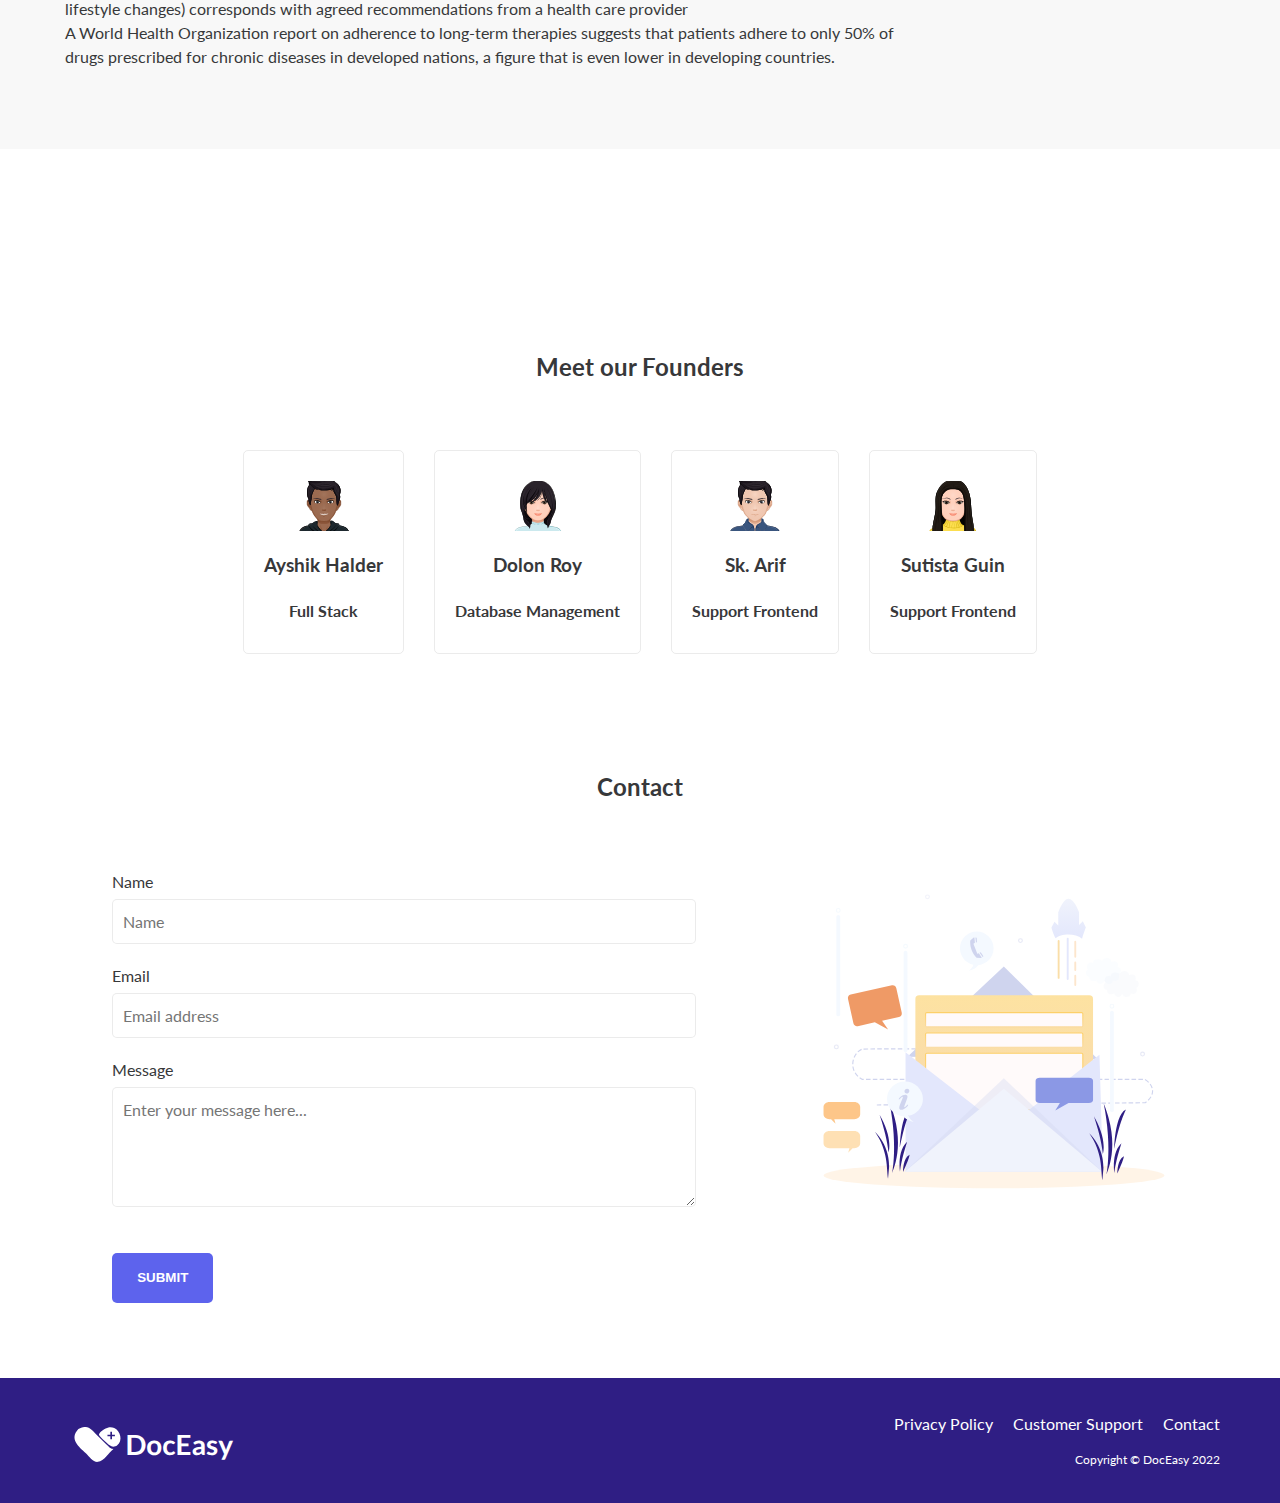
==== commit 01ca438e: "8Mar#1" ====
--- a/index.html
+++ b/index.html
@@ -312,7 +312,7 @@
           <li><a href="#">Customer Support</a></li>
           <li><a href="#contact">Contact</a></li>
         </ul>
-        <div id="copyright">Copyright 2022, DocEasy</div>
+        <div id="copyright"> Copyright &#169; DocEasy 2022</div>
       </div>
     </footer>
   </main>
--- a/assets/css/style.css
+++ b/assets/css/style.css
@@ -360,7 +360,6 @@
 
 #register .card {
   width: 35%;
-  cursor: pointer;
 }
 
 @media (max-width: 800px) {
@@ -381,6 +380,7 @@
 
 #register .btn {
   justify-self: flex-end;
+  cursor: pointer;
 }
 
 .desc > ol {
